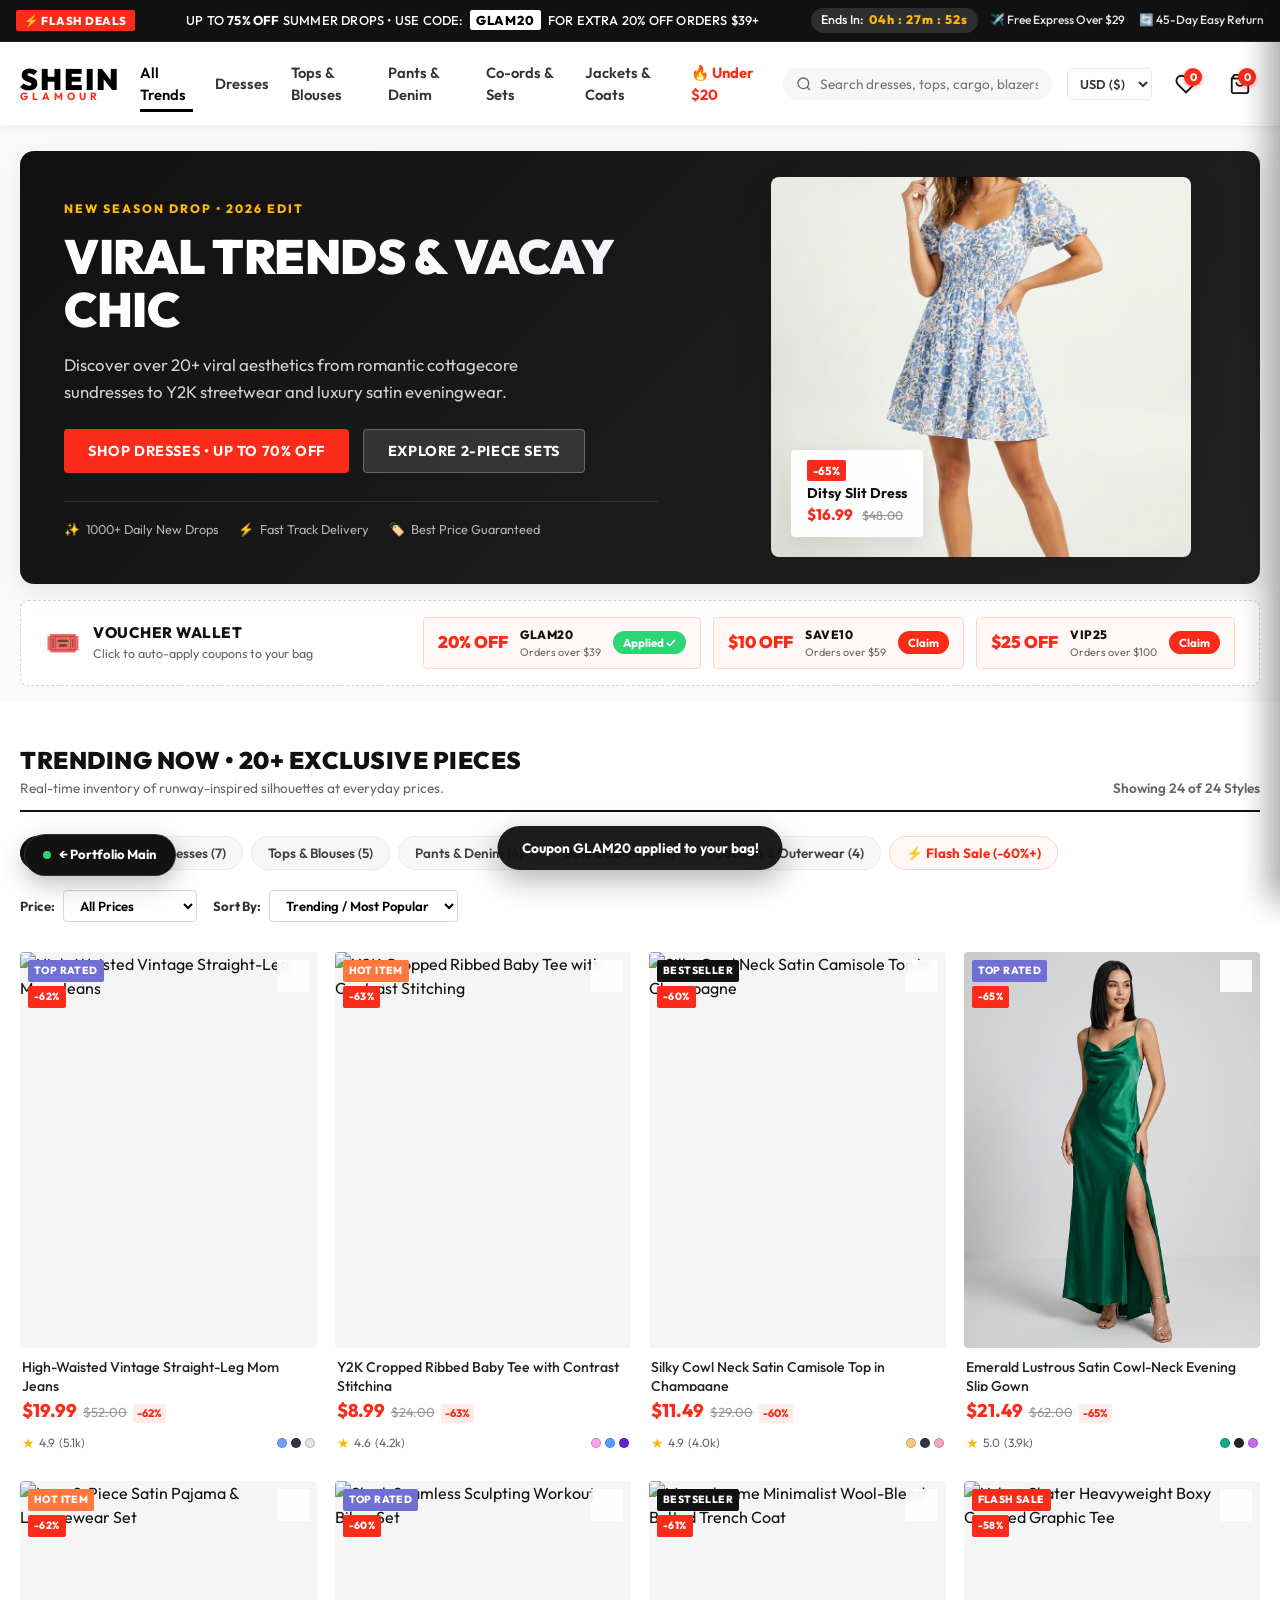
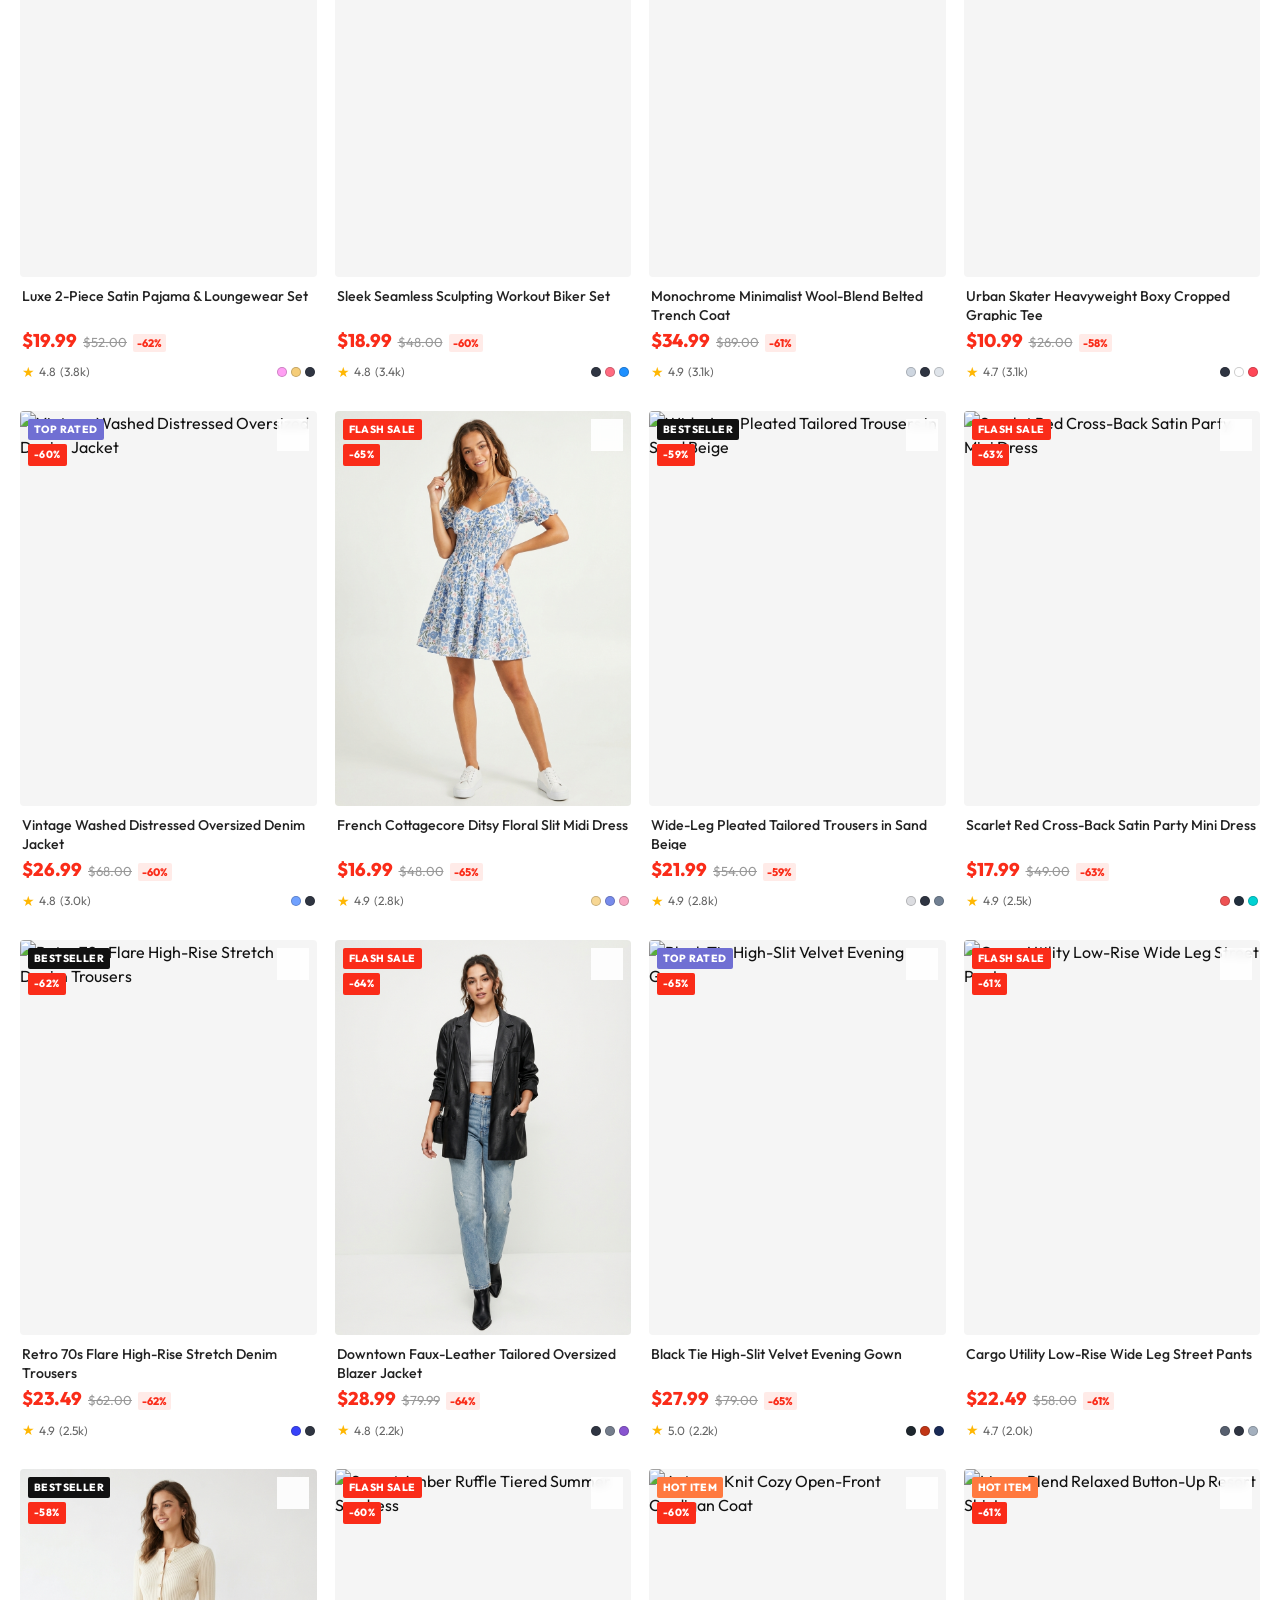
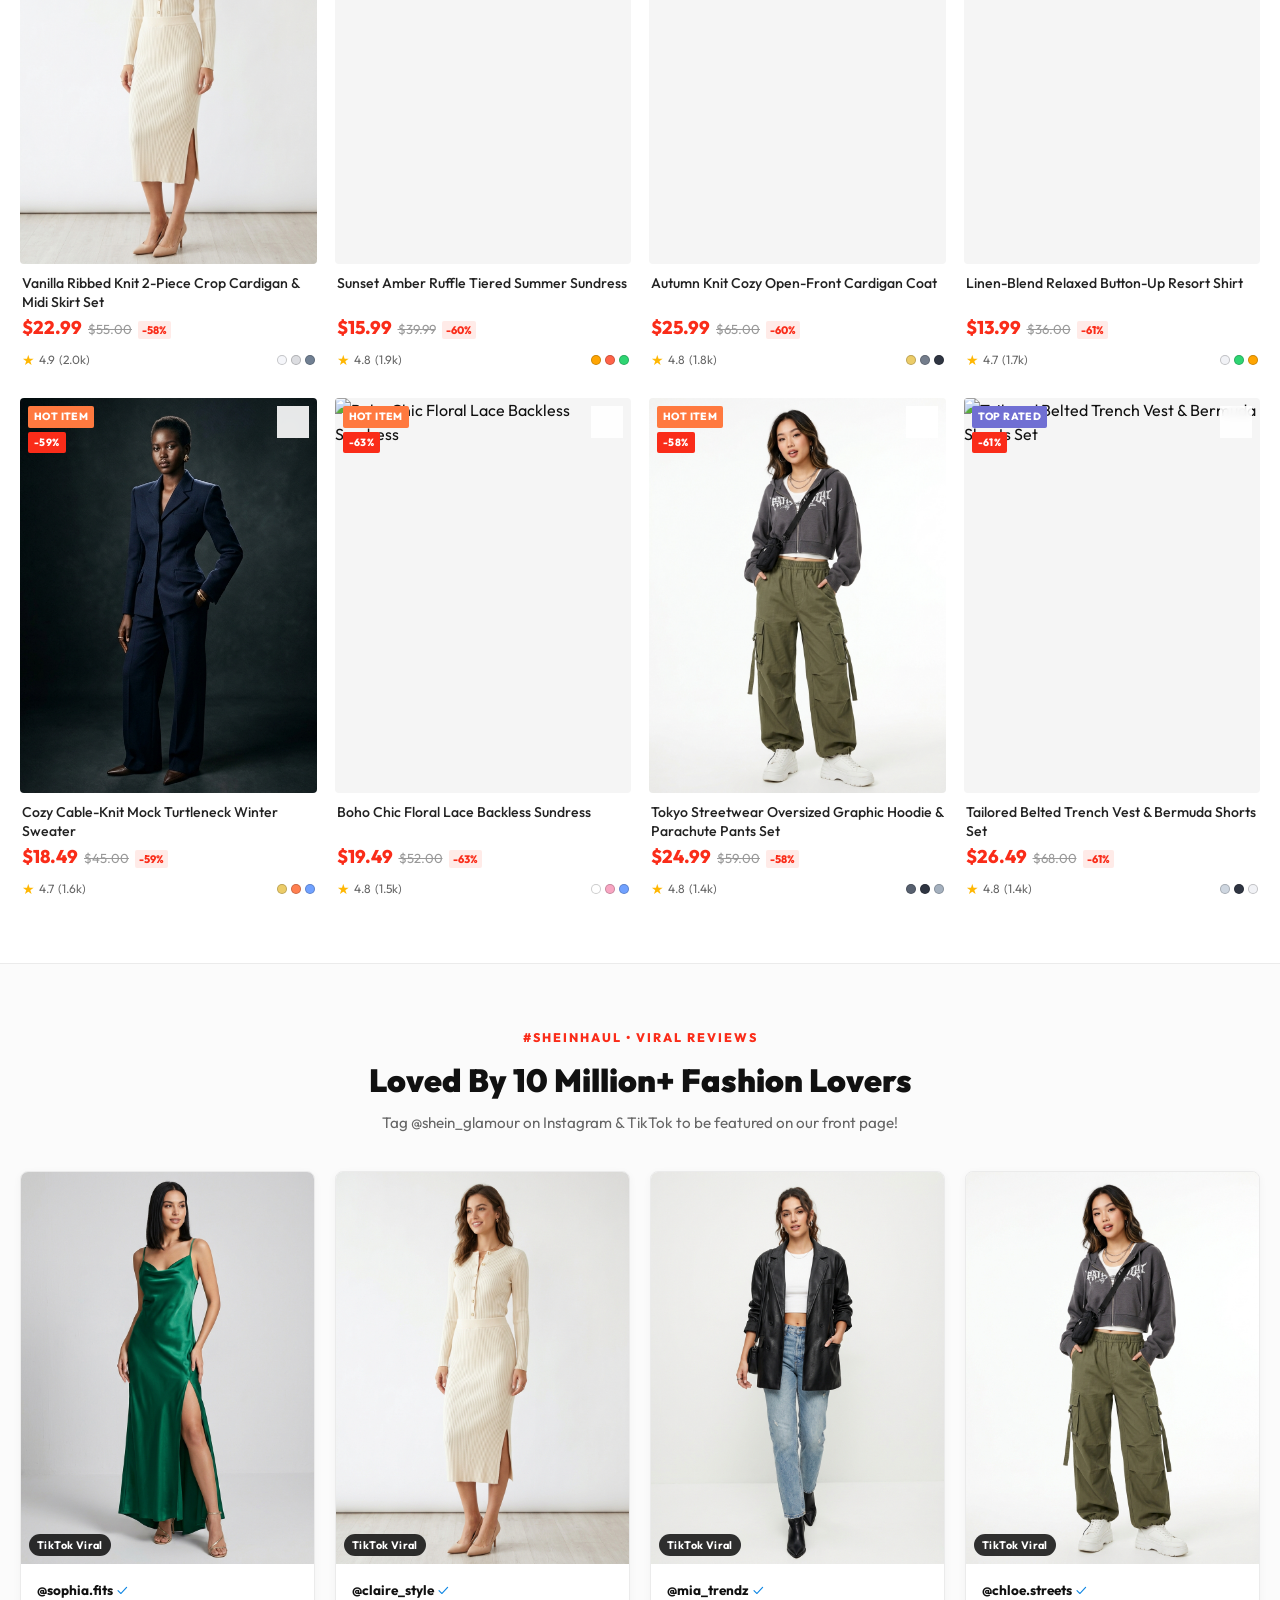
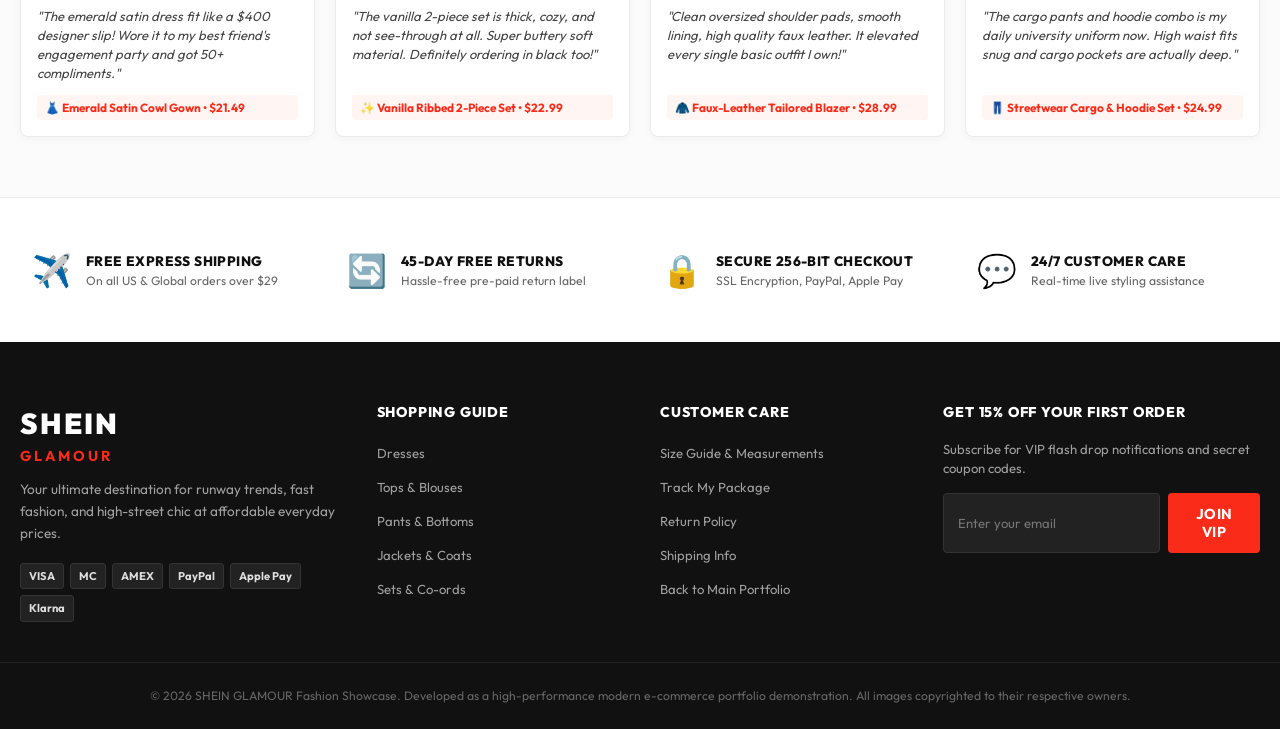
==== clothing/index.html @ 00a07300 "feat: launch SHEIN-inspired women's fashion e-commerce storefront with 24 styles, flash sale countdo" ====
<!DOCTYPE html>
<html lang="en">
<head>
  <meta charset="UTF-8">
  <meta name="viewport" content="width=device-width, initial-scale=1.0">
  <title>SHEIN VOGUE | Trending Women's Fashion & Flash Sales</title>
  <meta name="description" content="Shop the hottest women's fashion, viral TikTok styles, dresses, tops, outerwear, and sets at up to 75% off. Daily new drops, express shipping & easy returns.">
  <link rel="preconnect" href="https://fonts.googleapis.com">
  <link rel="preconnect" href="https://fonts.gstatic.com" crossorigin>
  <link href="https://fonts.googleapis.com/css2?family=Outfit:wght@300;400;500;600;700;800;900&family=Playfair+Display:ital,wght@0,600;0,700;1,400&display=swap" rel="stylesheet">
  <link rel="stylesheet" href="style.css">
  <link rel="icon" href="data:image/svg+xml,<svg xmlns='http://www.w3.org/2000/svg' viewBox='0 0 100 100'><text y='.9em' font-size='90'>🛍️</text></svg>">
</head>
<body>
  <!-- TOP PROMO BANNER TICKER -->
  <div class="top-announcement-bar">
    <div class="announcement-content">
      <span class="ticker-badge">⚡ FLASH DEALS</span>
      <p class="ticker-text">
        UP TO <strong>75% OFF</strong> SUMMER DROPS &bull; USE CODE: <span class="promo-highlight">GLAM20</span> FOR EXTRA 20% OFF ORDERS $39+
      </p>
      <div class="countdown-widget">
        <span class="timer-label">Ends In:</span>
        <div class="timer-digits">
          <span id="hours">04</span>h :
          <span id="minutes">27</span>m :
          <span id="seconds">54</span>s
        </div>
      </div>
      <div class="ticker-aux">
        <span>✈️ Free Express Over $29</span>
        <span>🔄 45-Day Easy Return</span>
      </div>
    </div>
  </div>

  <!-- MAIN NAVIGATION HEADER -->
  <header class="main-header">
    <div class="header-container">
      <!-- Mobile Menu Toggle -->
      <button class="mobile-menu-btn" id="mobileMenuBtn" aria-label="Toggle Menu">
        <span></span>
        <span></span>
        <span></span>
      </button>

      <!-- Logo -->
      <a href="index.html" class="brand-logo">
        <span class="brand-main">SHEIN</span>
        <span class="brand-sub">GLAMOUR</span>
      </a>

      <!-- Category Links (Desktop) -->
      <nav class="nav-menu" id="navMenu">
        <a href="#catalog" class="nav-item active" data-filter="all">All Trends</a>
        <a href="#catalog" class="nav-item" data-filter="dresses">Dresses</a>
        <a href="#catalog" class="nav-item" data-filter="tops">Tops & Blouses</a>
        <a href="#catalog" class="nav-item" data-filter="pants">Pants & Denim</a>
        <a href="#catalog" class="nav-item" data-filter="sets">Co-ords & Sets</a>
        <a href="#catalog" class="nav-item" data-filter="outerwear">Jackets & Coats</a>
        <a href="#catalog" class="nav-item sale-nav" data-filter="under20">🔥 Under $20</a>
      </nav>

      <!-- Search & Utility Actions -->
      <div class="header-actions">
        <!-- Live Search Bar -->
        <div class="search-box">
          <svg class="search-icon" viewBox="0 0 24 24" fill="none" stroke="currentColor" stroke-width="2">
            <circle cx="11" cy="11" r="8"></circle>
            <line x1="21" y1="21" x2="16.65" y2="16.65"></line>
          </svg>
          <input type="text" id="searchInput" placeholder="Search dresses, tops, cargo, blazers..." autocomplete="off">
          <button class="clear-search-btn" id="clearSearchBtn" aria-label="Clear Search">&times;</button>
        </div>

        <!-- Currency Selector -->
        <div class="currency-selector">
          <select id="currencySelect" aria-label="Select Currency">
            <option value="USD">USD ($)</option>
            <option value="EUR">EUR (€)</option>
            <option value="GBP">GBP (£)</option>
            <option value="CAD">CAD ($)</option>
            <option value="AUD">AUD ($)</option>
          </select>
        </div>

        <!-- Wishlist Button -->
        <button class="action-btn wishlist-btn" id="openWishlistBtn" aria-label="Wishlist">
          <svg viewBox="0 0 24 24" fill="none" stroke="currentColor" stroke-width="2">
            <path d="M20.84 4.61a5.5 5.5 0 0 0-7.78 0L12 5.67l-1.06-1.06a5.5 5.5 0 0 0-7.78 7.78l1.06 1.06L12 21.23l7.78-7.78 1.06-1.06a5.5 5.5 0 0 0 0-7.78z"></path>
          </svg>
          <span class="badge" id="wishlistCount">0</span>
        </button>

        <!-- Shopping Bag Button -->
        <button class="action-btn cart-btn" id="openCartBtn" aria-label="Shopping Bag">
          <svg viewBox="0 0 24 24" fill="none" stroke="currentColor" stroke-width="2">
            <path d="M6 2L3 6v14a2 2 0 0 0 2 2h14a2 2 0 0 0 2-2V6l-3-4z"></path>
            <line x1="3" y1="6" x2="21" y2="6"></line>
            <path d="M16 10a4 4 0 0 1-8 0"></path>
          </svg>
          <span class="badge" id="cartCount">0</span>
        </button>
      </div>
    </div>
  </header>

  <!-- HERO PROMO SLIDER & VOUCHER WALLET -->
  <section class="hero-section">
    <div class="hero-container">
      <div class="hero-card">
        <div class="hero-content">
          <span class="hero-tag">NEW SEASON DROP &bull; 2026 EDIT</span>
          <h1 class="hero-title">VIRAL TRENDS & VACAY CHIC</h1>
          <p class="hero-desc">Discover over 20+ viral aesthetics from romantic cottagecore sundresses to Y2K streetwear and luxury satin eveningwear.</p>
          <div class="hero-ctas">
            <button class="btn btn-primary" onclick="filterByCategory('dresses')">Shop Dresses &bull; Up to 70% Off</button>
            <button class="btn btn-secondary" onclick="filterByCategory('sets')">Explore 2-Piece Sets</button>
          </div>
          <div class="hero-perks">
            <div class="perk-item">
              <span class="perk-icon">✨</span>
              <span>1000+ Daily New Drops</span>
            </div>
            <div class="perk-item">
              <span class="perk-icon">⚡</span>
              <span>Fast Track Delivery</span>
            </div>
            <div class="perk-item">
              <span class="perk-icon">🏷️</span>
              <span>Best Price Guaranteed</span>
            </div>
          </div>
        </div>
        <div class="hero-visual">
          <div class="hero-image-wrapper">
            <img src="assets/product_1.jpg" alt="Featured Summer Dress" class="hero-img hero-img-main">
            <div class="hero-float-badge">
              <span class="float-discount">-65%</span>
              <span class="float-title">Ditsy Slit Dress</span>
              <span class="float-price">$16.99 <del>$48.00</del></span>
            </div>
          </div>
        </div>
      </div>

      <!-- INTERACTIVE COUPON WALLET BAR -->
      <div class="coupon-wallet-bar">
        <div class="coupon-header">
          <div class="coupon-icon">🎟️</div>
          <div>
            <h4>VOUCHER WALLET</h4>
            <p>Click to auto-apply coupons to your bag</p>
          </div>
        </div>
        <div class="coupons-grid">
          <div class="coupon-ticket" onclick="claimCoupon('GLAM20', 20)">
            <div class="coupon-amount">20% OFF</div>
            <div class="coupon-info">
              <span class="code">GLAM20</span>
              <span class="req">Orders over $39</span>
            </div>
            <button class="claim-btn" id="couponBtn-GLAM20">Claim</button>
          </div>
          <div class="coupon-ticket" onclick="claimCoupon('SAVE10', 10, 'amount')">
            <div class="coupon-amount">$10 OFF</div>
            <div class="coupon-info">
              <span class="code">SAVE10</span>
              <span class="req">Orders over $59</span>
            </div>
            <button class="claim-btn" id="couponBtn-SAVE10">Claim</button>
          </div>
          <div class="coupon-ticket" onclick="claimCoupon('VIP25', 25, 'amount')">
            <div class="coupon-amount">$25 OFF</div>
            <div class="coupon-info">
              <span class="code">VIP25</span>
              <span class="req">Orders over $100</span>
            </div>
            <button class="claim-btn" id="couponBtn-VIP25">Claim</button>
          </div>
        </div>
      </div>
    </div>
  </section>

  <!-- MAIN CATALOG CONTROLS & PRODUCT GRID -->
  <main class="catalog-section" id="catalog">
    <div class="container">
      <!-- Section Title & Filter Bar -->
      <div class="catalog-header">
        <div>
          <h2 class="section-title">TRENDING NOW &bull; 20+ EXCLUSIVE PIECES</h2>
          <p class="section-subtitle">Real-time inventory of runway-inspired silhouettes at everyday prices.</p>
        </div>
        <div class="catalog-stats">
          <span id="resultsCount">Showing 24 Styles</span>
        </div>
      </div>

      <!-- FILTER AND SORT TOOLBAR -->
      <div class="catalog-toolbar">
        <!-- Category Filter Pills -->
        <div class="category-pills" id="categoryPills">
          <button class="pill active" data-category="all">All Styles (24)</button>
          <button class="pill" data-category="dresses">Dresses (7)</button>
          <button class="pill" data-category="tops">Tops & Blouses (5)</button>
          <button class="pill" data-category="pants">Pants & Denim (4)</button>
          <button class="pill" data-category="sets">Sets & Co-ords (4)</button>
          <button class="pill" data-category="outerwear">Jackets & Outerwear (4)</button>
          <button class="pill sale-pill" data-category="flash">⚡ Flash Sale (-60%+)</button>
        </div>

        <!-- Sorting & Price Filters -->
        <div class="sort-controls">
          <div class="filter-group">
            <label for="priceFilter">Price:</label>
            <select id="priceFilter">
              <option value="all">All Prices</option>
              <option value="under15">Under $15</option>
              <option value="15-25">$15 - $25</option>
              <option value="over25">$25 and above</option>
            </select>
          </div>

          <div class="filter-group">
            <label for="sortBy">Sort By:</label>
            <select id="sortBy">
              <option value="trending">Trending / Most Popular</option>
              <option value="discount">Biggest Discount %</option>
              <option value="price-low">Price: Low to High</option>
              <option value="price-high">Price: High to Low</option>
              <option value="rating">Top Customer Rated</option>
            </select>
          </div>
        </div>
      </div>

      <!-- PRODUCT GRID (24 FEMALE CLOTHING ITEMS) -->
      <div class="product-grid" id="productGrid">
        <!-- Dynamically rendered via app.js -->
      </div>

      <!-- NO RESULTS PLACEHOLDER -->
      <div class="no-results hidden" id="noResults">
        <div class="no-results-icon">🔍</div>
        <h3>No matching fashion items found</h3>
        <p>Try clearing your search filters or check out our best-selling dresses.</p>
        <button class="btn btn-primary" onclick="resetFilters()">Reset All Filters</button>
      </div>
    </div>
  </main>

  <!-- TIKTOK VIRAL & SOCIAL PROOF SECTION -->
  <section class="social-proof-section">
    <div class="container">
      <div class="proof-header">
        <span class="proof-tag">#SHEINhaul &bull; VIRAL REVIEWS</span>
        <h2>Loved By 10 Million+ Fashion Lovers</h2>
        <p>Tag @shein_glamour on Instagram & TikTok to be featured on our front page!</p>
      </div>

      <div class="social-grid">
        <div class="social-card">
          <div class="social-img-box">
            <img src="assets/product_3.jpg" alt="Satin Slip Look">
            <span class="tiktok-badge">TikTok Viral</span>
          </div>
          <div class="social-body">
            <div class="social-user">
              <strong>@sophia.fits</strong>
              <span class="verified">✓</span>
            </div>
            <p>"The emerald satin dress fit like a $400 designer slip! Wore it to my best friend's engagement party and got 50+ compliments."</p>
            <div class="social-item-tag">👗 Emerald Satin Cowl Gown &bull; $21.49</div>
          </div>
        </div>

        <div class="social-card">
          <div class="social-img-box">
            <img src="assets/product_4.jpg" alt="Ribbed Knit Co-ord">
            <span class="tiktok-badge">TikTok Viral</span>
          </div>
          <div class="social-body">
            <div class="social-user">
              <strong>@claire_style</strong>
              <span class="verified">✓</span>
            </div>
            <p>"The vanilla 2-piece set is thick, cozy, and not see-through at all. Super buttery soft material. Definitely ordering in black too!"</p>
            <div class="social-item-tag">✨ Vanilla Ribbed 2-Piece Set &bull; $22.99</div>
          </div>
        </div>

        <div class="social-card">
          <div class="social-img-box">
            <img src="assets/product_5.jpg" alt="Faux Leather Blazer">
            <span class="tiktok-badge">TikTok Viral</span>
          </div>
          <div class="social-body">
            <div class="social-user">
              <strong>@mia_trendz</strong>
              <span class="verified">✓</span>
            </div>
            <p>"Clean oversized shoulder pads, smooth lining, high quality faux leather. It elevated every single basic outfit I own!"</p>
            <div class="social-item-tag">🧥 Faux-Leather Tailored Blazer &bull; $28.99</div>
          </div>
        </div>

        <div class="social-card">
          <div class="social-img-box">
            <img src="assets/product_2.jpg" alt="Streetwear Hoodie">
            <span class="tiktok-badge">TikTok Viral</span>
          </div>
          <div class="social-body">
            <div class="social-user">
              <strong>@chloe.streets</strong>
              <span class="verified">✓</span>
            </div>
            <p>"The cargo pants and hoodie combo is my daily university uniform now. High waist fits snug and cargo pockets are actually deep."</p>
            <div class="social-item-tag">👖 Streetwear Cargo & Hoodie Set &bull; $24.99</div>
          </div>
        </div>
      </div>
    </div>
  </section>

  <!-- TRUST GUARANTEES FOOTER -->
  <section class="trust-bar">
    <div class="container trust-grid">
      <div class="trust-item">
        <div class="trust-icon">✈️</div>
        <div class="trust-text">
          <h4>FREE EXPRESS SHIPPING</h4>
          <p>On all US & Global orders over $29</p>
        </div>
      </div>
      <div class="trust-item">
        <div class="trust-icon">🔄</div>
        <div class="trust-text">
          <h4>45-DAY FREE RETURNS</h4>
          <p>Hassle-free pre-paid return label</p>
        </div>
      </div>
      <div class="trust-item">
        <div class="trust-icon">🔒</div>
        <div class="trust-text">
          <h4>SECURE 256-BIT CHECKOUT</h4>
          <p>SSL Encryption, PayPal, Apple Pay</p>
        </div>
      </div>
      <div class="trust-item">
        <div class="trust-icon">💬</div>
        <div class="trust-text">
          <h4>24/7 CUSTOMER CARE</h4>
          <p>Real-time live styling assistance</p>
        </div>
      </div>
    </div>
  </section>

  <!-- FOOTER -->
  <footer class="main-footer">
    <div class="container footer-content">
      <div class="footer-col brand-col">
        <div class="footer-logo">SHEIN <span>GLAMOUR</span></div>
        <p>Your ultimate destination for runway trends, fast fashion, and high-street chic at affordable everyday prices.</p>
        <div class="payment-badges">
          <span class="badge-chip">VISA</span>
          <span class="badge-chip">MC</span>
          <span class="badge-chip">AMEX</span>
          <span class="badge-chip">PayPal</span>
          <span class="badge-chip">Apple Pay</span>
          <span class="badge-chip">Klarna</span>
        </div>
      </div>
      <div class="footer-col">
        <h4>SHOPPING GUIDE</h4>
        <ul>
          <li><a href="#catalog" onclick="filterByCategory('dresses')">Dresses</a></li>
          <li><a href="#catalog" onclick="filterByCategory('tops')">Tops & Blouses</a></li>
          <li><a href="#catalog" onclick="filterByCategory('pants')">Pants & Bottoms</a></li>
          <li><a href="#catalog" onclick="filterByCategory('outerwear')">Jackets & Coats</a></li>
          <li><a href="#catalog" onclick="filterByCategory('sets')">Sets & Co-ords</a></li>
        </ul>
      </div>
      <div class="footer-col">
        <h4>CUSTOMER CARE</h4>
        <ul>
          <li><a href="javascript:void(0)" onclick="openSizeGuideModal()">Size Guide & Measurements</a></li>
          <li><a href="javascript:void(0)" onclick="showToast('Track Order: Enter your tracking code in checkout confirmation.')">Track My Package</a></li>
          <li><a href="javascript:void(0)" onclick="showToast('Returns: 45 days free returns on all unworn items.')">Return Policy</a></li>
          <li><a href="javascript:void(0)" onclick="showToast('Shipping: US Standard 3-5 days, Global 6-8 days.')">Shipping Info</a></li>
          <li><a href="../index.html">Back to Main Portfolio</a></li>
        </ul>
      </div>
      <div class="footer-col newsletter-col">
        <h4>GET 15% OFF YOUR FIRST ORDER</h4>
        <p>Subscribe for VIP flash drop notifications and secret coupon codes.</p>
        <form class="newsletter-form" onsubmit="handleNewsletter(event)">
          <input type="email" id="newsletterEmail" placeholder="Enter your email" required>
          <button type="submit" class="btn btn-primary">Join VIP</button>
        </form>
      </div>
    </div>
    <div class="footer-bottom">
      <p>&copy; 2026 SHEIN GLAMOUR Fashion Showcase. Developed as a high-performance modern e-commerce portfolio demonstration. All images copyrighted to their respective owners.</p>
    </div>
  </footer>

  <!-- ==================== INTERACTIVE DRAWERS & MODALS ==================== -->

  <!-- 1. SLIDE-OUT SHOPPING BAG (CART DRAWER) -->
  <div class="drawer-overlay" id="cartOverlay" onclick="closeCart()"></div>
  <aside class="cart-drawer" id="cartDrawer" aria-label="Shopping Bag">
    <div class="drawer-header">
      <div class="drawer-title-group">
        <h3>SHOPPING BAG</h3>
        <span class="drawer-counter" id="cartDrawerCount">(0 items)</span>
      </div>
      <button class="close-drawer-btn" onclick="closeCart()" aria-label="Close Bag">&times;</button>
    </div>

    <!-- Free Shipping Progress -->
    <div class="shipping-progress-box">
      <div class="shipping-msg" id="shippingMsg">Add $29.00 more for <strong>FREE EXPRESS SHIPPING</strong>!</div>
      <div class="progress-bar-container">
        <div class="progress-bar-fill" id="shippingProgressBar" style="width: 0%;"></div>
      </div>
    </div>

    <!-- Cart Items Scroll List -->
    <div class="cart-items-container" id="cartItemsList">
      <!-- Populated via app.js -->
    </div>

    <!-- Cart Empty State -->
    <div class="cart-empty-state" id="cartEmptyState">
      <div class="empty-icon">🛍️</div>
      <h4>Your shopping bag is empty</h4>
      <p>Explore our trending dresses and grab up to 70% off with daily flash deals!</p>
      <button class="btn btn-primary" onclick="closeCart(); document.getElementById('catalog').scrollIntoView({behavior:'smooth'});">Start Shopping</button>
    </div>

    <!-- Cart Footer with Totals and Coupon -->
    <div class="drawer-footer" id="cartFooter">
      <div class="coupon-input-box">
        <input type="text" id="couponInput" placeholder="Promo code (e.g. GLAM20)">
        <button class="btn-apply-coupon" onclick="applyEnteredCoupon()">Apply</button>
      </div>
      <div class="coupon-applied-tag hidden" id="couponAppliedTag">
        <span>Coupon <strong id="appliedCouponName">GLAM20</strong> (-<span id="couponDiscountRate">20%</span>)</span>
        <button onclick="removeCoupon()" title="Remove coupon">&times;</button>
      </div>

      <div class="cart-totals">
        <div class="total-row">
          <span>Subtotal</span>
          <span id="cartSubtotal">$0.00</span>
        </div>
        <div class="total-row discount-row hidden" id="cartDiscountRow">
          <span>Coupon Discount</span>
          <span id="cartDiscount">-$0.00</span>
        </div>
        <div class="total-row">
          <span>Estimated Shipping</span>
          <span id="cartShipping">FREE</span>
        </div>
        <div class="total-row total-highlight">
          <span>Estimated Total</span>
          <span id="cartTotal">$0.00</span>
        </div>
      </div>

      <button class="btn btn-checkout" id="checkoutBtn" onclick="openCheckoutModal()">
        <span>PROCEED TO SECURE CHECKOUT</span>
        <span class="btn-arrow">&rarr;</span>
      </button>

      <div class="drawer-security-badges">
        <span>🔒 256-Bit SSL Encrypted</span>
        <span>• 45-Day Returns</span>
      </div>
    </div>
  </aside>

  <!-- 2. WISHLIST DRAWER -->
  <div class="drawer-overlay" id="wishlistOverlay" onclick="closeWishlist()"></div>
  <aside class="cart-drawer wishlist-drawer" id="wishlistDrawer" aria-label="My Wishlist">
    <div class="drawer-header">
      <div class="drawer-title-group">
        <h3>MY WISHLIST</h3>
        <span class="drawer-counter" id="wishlistDrawerCount">(0 items)</span>
      </div>
      <button class="close-drawer-btn" onclick="closeWishlist()" aria-label="Close Wishlist">&times;</button>
    </div>
    <div class="cart-items-container" id="wishlistItemsList">
      <!-- Populated via app.js -->
    </div>
    <div class="cart-empty-state" id="wishlistEmptyState">
      <div class="empty-icon">🤍</div>
      <h4>Your wishlist is empty</h4>
      <p>Save items you love by tapping the heart icon on any product.</p>
    </div>
  </aside>

  <!-- 3. QUICK VIEW PRODUCT MODAL -->
  <div class="modal-overlay" id="quickViewOverlay" onclick="closeQuickView(event)">
    <div class="quick-view-modal" id="quickViewModel">
      <button class="close-modal-btn" onclick="closeQuickView()">&times;</button>
      <div class="quick-view-grid" id="quickViewContent">
        <!-- Rendered dynamically -->
      </div>
    </div>
  </div>

  <!-- 4. CHECKOUT SIMULATION MODAL -->
  <div class="modal-overlay" id="checkoutModalOverlay" onclick="closeCheckoutModal(event)">
    <div class="checkout-modal" id="checkoutModal">
      <button class="close-modal-btn" onclick="closeCheckoutModal()">&times;</button>
      <div class="checkout-header">
        <span class="checkout-logo">SHEIN <span>CHECKOUT</span></span>
        <span class="safe-badge">🔒 100% Encrypted Checkout</span>
      </div>

      <div class="checkout-container" id="checkoutBody">
        <form class="checkout-form" id="checkoutForm" onsubmit="handlePlaceOrder(event)">
          <div class="checkout-section">
            <h4>1. SHIPPING ADDRESS</h4>
            <div class="form-row">
              <input type="text" placeholder="First Name" value="Jessica" required>
              <input type="text" placeholder="Last Name" value="Miller" required>
            </div>
            <div class="form-row full">
              <input type="text" placeholder="Street Address" value="742 Evergreen Terrace" required>
            </div>
            <div class="form-row">
              <input type="text" placeholder="City" value="Los Angeles" required>
              <input type="text" placeholder="State / Province" value="CA" required>
              <input type="text" placeholder="Zip Code" value="90210" required>
            </div>
            <div class="form-row full">
              <input type="email" placeholder="Email Address for Receipt" value="jessica.m@example.com" required>
            </div>
          </div>

          <div class="checkout-section">
            <h4>2. PAYMENT METHOD</h4>
            <div class="payment-tabs">
              <label class="pay-option selected">
                <input type="radio" name="paymentMethod" value="card" checked>
                <span>Credit / Debit Card</span>
              </label>
              <label class="pay-option">
                <input type="radio" name="paymentMethod" value="applepay">
                <span>Apple Pay</span>
              </label>
              <label class="pay-option">
                <input type="radio" name="paymentMethod" value="paypal">
                <span>PayPal</span>
              </label>
              <label class="pay-option">
                <input type="radio" name="paymentMethod" value="klarna">
                <span>Klarna (4x $0-interest)</span>
              </label>
            </div>

            <div class="card-details-box" id="cardDetailsBox">
              <div class="form-row full">
                <input type="text" placeholder="Card Number" value="4532 &bull;&bull;&bull;&bull; &bull;&bull;&bull;&bull; 8921" required>
              </div>
              <div class="form-row">
                <input type="text" placeholder="MM / YY" value="08/28" required>
                <input type="text" placeholder="CVV" value="384" required>
              </div>
            </div>
          </div>

          <div class="checkout-summary-box">
            <div class="summary-line">
              <span>Order Subtotal:</span>
              <strong id="modalSubtotal">$0.00</strong>
            </div>
            <div class="summary-line">
              <span>Promo Savings:</span>
              <strong class="discount-color" id="modalDiscount">-$0.00</strong>
            </div>
            <div class="summary-line">
              <span>Express Shipping:</span>
              <strong class="free-text">FREE</strong>
            </div>
            <div class="summary-line grand-total">
              <span>Final Total:</span>
              <strong id="modalTotal">$0.00</strong>
            </div>
          </div>

          <button type="submit" class="btn btn-order" id="placeOrderBtn">
            <span>COMPLETE PURCHASE</span>
            <span class="lock-icon">🔒</span>
          </button>
        </form>
      </div>

      <!-- SUCCESS CONFIRMATION STATE -->
      <div class="order-success-state hidden" id="orderSuccessState">
        <div class="success-icon">🎉</div>
        <h2>THANK YOU FOR YOUR ORDER!</h2>
        <p class="order-id">Order Reference: <strong id="orderRefNumber">#SH-8492019</strong></p>
        <p class="success-msg">A confirmation email and real-time tracking link have been dispatched to your email. Estimated arrival: <strong>3-5 Business Days</strong>.</p>
        <div class="order-perks-summary">
          <div class="order-perk">✨ 45-Day Easy Returns Guaranteed</div>
          <div class="order-perk">📦 100% Package Insurance Included</div>
        </div>
        <button class="btn btn-primary" onclick="closeCheckoutModal(); resetCart();">Continue Shopping</button>
      </div>
    </div>
  </div>

  <!-- 5. SIZE GUIDE MODAL -->
  <div class="modal-overlay" id="sizeGuideOverlay" onclick="closeSizeGuide(event)">
    <div class="size-guide-modal">
      <button class="close-modal-btn" onclick="closeSizeGuide()">&times;</button>
      <h3>SHEIN WOMEN'S SIZE GUIDE</h3>
      <p class="modal-intro">Measurements are in inches (in) and centimeters (cm). All items are true to size with moderate stretch unless noted.</p>
      <div class="size-table-wrapper">
        <table class="size-table">
          <thead>
            <tr>
              <th>Size</th>
              <th>US / CA</th>
              <th>Bust (in)</th>
              <th>Waist (in)</th>
              <th>Hips (in)</th>
            </tr>
          </thead>
          <tbody>
            <tr>
              <td><strong>XS</strong></td>
              <td>0 - 2</td>
              <td>32 - 33"</td>
              <td>24 - 25"</td>
              <td>34 - 35"</td>
            </tr>
            <tr>
              <td><strong>S</strong></td>
              <td>4 - 6</td>
              <td>34 - 35"</td>
              <td>26 - 27"</td>
              <td>36 - 37"</td>
            </tr>
            <tr>
              <td><strong>M</strong></td>
              <td>8 - 10</td>
              <td>36 - 37"</td>
              <td>28 - 29"</td>
              <td>38 - 39"</td>
            </tr>
            <tr>
              <td><strong>L</strong></td>
              <td>12 - 14</td>
              <td>38.5 - 40"</td>
              <td>30.5 - 32"</td>
              <td>40.5 - 42"</td>
            </tr>
            <tr>
              <td><strong>XL</strong></td>
              <td>16 - 18</td>
              <td>41.5 - 43"</td>
              <td>33.5 - 35"</td>
              <td>43.5 - 45"</td>
            </tr>
          </tbody>
        </table>
      </div>
      <button class="btn btn-primary full-width" onclick="closeSizeGuide()">Got It</button>
    </div>
  </div>

  <!-- FLOATING TOAST NOTIFICATION -->
  <div class="toast-notification" id="toastNotification">
    <div class="toast-content" id="toastMessage">Item added to bag!</div>
  </div>

  <!-- BACK TO MAIN PORTFOLIO FLOATING PILL -->
  <a href="../index.html" class="floating-portfolio-pill" title="Return to Portfolio">
    <span class="pill-dot"></span>
    <span>&larr; Portfolio Main</span>
  </a>

  <!-- SCRIPTS -->
  <script src="app.js"></script>
</body>
</html>
---- clothing/style.css ----
/* ==========================================================================
   SHEIN VOGUE / GLAMOUR - E-COMMERCE STYLESHEET
   Signature Fast-Fashion Aesthetic: High Contrast, Urgency Badges, Sleek Interactions
   ========================================================================== */

:root {
  --primary: #111111;
  --primary-light: #222222;
  --shein-red: #fa2c19;
  --shein-red-hover: #e0200e;
  --shein-coral: #ff5722;
  --accent-gold: #ffb703;
  --bg-light: #f7f7f8;
  --bg-card: #ffffff;
  --border-color: #ebebeb;
  --border-dark: #d6d6d6;
  --text-main: #111111;
  --text-muted: #666666;
  --text-light: #999999;
  --badge-green: #00b894;
  --badge-flash: #fa2c19;
  --font-main: 'Outfit', -apple-system, BlinkMacSystemFont, 'Segoe UI', Roboto, sans-serif;
  --font-display: 'Playfair Display', Georgia, serif;
  --transition: all 0.25s cubic-bezier(0.16, 1, 0.3, 1);
  --shadow-sm: 0 2px 8px rgba(0, 0, 0, 0.04);
  --shadow-md: 0 8px 24px rgba(0, 0, 0, 0.08);
  --shadow-lg: 0 16px 40px rgba(0, 0, 0, 0.12);
  --radius-sm: 4px;
  --radius-md: 8px;
  --radius-lg: 14px;
}

*, *::before, *::after {
  box-sizing: border-box;
  margin: 0;
  padding: 0;
}

html {
  scroll-behavior: smooth;
  font-size: 16px;
}

body {
  font-family: var(--font-main);
  background-color: #ffffff;
  color: var(--text-main);
  line-height: 1.5;
  -webkit-font-smoothing: antialiased;
  overflow-x: hidden;
}

img {
  max-width: 100%;
  display: block;
  object-fit: cover;
}

a {
  color: inherit;
  text-decoration: none;
}

button {
  font-family: inherit;
  cursor: pointer;
  border: none;
  background: none;
  outline: none;
}

input, select {
  font-family: inherit;
  outline: none;
}

.container {
  width: 100%;
  max-width: 1380px;
  margin: 0 auto;
  padding: 0 20px;
}

.hidden {
  display: none !important;
}

/* ==========================================================================
   TOP ANNOUNCEMENT BAR & COUNTDOWN TICKER
   ========================================================================== */

.top-announcement-bar {
  background: #111111;
  color: #ffffff;
  font-size: 0.8rem;
  font-weight: 500;
  padding: 8px 16px;
  position: relative;
  z-index: 100;
  border-bottom: 1px solid rgba(255, 255, 255, 0.1);
}

.announcement-content {
  max-width: 1380px;
  margin: 0 auto;
  display: flex;
  align-items: center;
  justify-content: space-between;
  flex-wrap: wrap;
  gap: 12px;
}

.ticker-badge {
  background: var(--shein-red);
  color: #fff;
  font-size: 0.72rem;
  font-weight: 800;
  padding: 2px 8px;
  border-radius: 2px;
  letter-spacing: 0.5px;
  animation: pulse 1.8s infinite;
}

@keyframes pulse {
  0%, 100% { opacity: 1; }
  50% { opacity: 0.75; }
}

.ticker-text {
  letter-spacing: 0.2px;
  flex: 1;
  text-align: center;
}

.promo-highlight {
  background: #fff;
  color: #000;
  padding: 2px 6px;
  border-radius: 2px;
  font-weight: 800;
  letter-spacing: 0.8px;
  margin: 0 4px;
}

.countdown-widget {
  display: flex;
  align-items: center;
  gap: 6px;
  background: rgba(255, 255, 255, 0.12);
  padding: 3px 10px;
  border-radius: 20px;
  font-size: 0.78rem;
}

.timer-digits {
  font-weight: 800;
  color: var(--accent-gold);
  letter-spacing: 1px;
}

.ticker-aux {
  display: flex;
  gap: 14px;
  font-size: 0.75rem;
  opacity: 0.9;
}

@media (max-width: 900px) {
  .ticker-aux { display: none; }
  .announcement-content { justify-content: center; }
}

/* ==========================================================================
   MAIN HEADER & NAVIGATION
   ========================================================================== */

.main-header {
  position: sticky;
  top: 0;
  background: #ffffff;
  z-index: 95;
  box-shadow: var(--shadow-sm);
  border-bottom: 1px solid var(--border-color);
}

.header-container {
  max-width: 1380px;
  margin: 0 auto;
  padding: 14px 20px;
  display: flex;
  align-items: center;
  justify-content: space-between;
  gap: 20px;
}

.brand-logo {
  display: flex;
  flex-direction: column;
  line-height: 1;
}

.brand-main {
  font-size: 1.85rem;
  font-weight: 900;
  letter-spacing: 2px;
  color: #000000;
}

.brand-sub {
  font-size: 0.65rem;
  font-weight: 700;
  letter-spacing: 4px;
  color: var(--shein-red);
  margin-top: -2px;
}

.mobile-menu-btn {
  display: none;
  flex-direction: column;
  gap: 4px;
  padding: 6px;
}

.mobile-menu-btn span {
  width: 22px;
  height: 2px;
  background: #111;
  transition: var(--transition);
}

/* Nav Menu */
.nav-menu {
  display: flex;
  align-items: center;
  gap: 22px;
}

.nav-item {
  font-size: 0.92rem;
  font-weight: 600;
  color: #333333;
  padding: 6px 0;
  position: relative;
  transition: var(--transition);
}

.nav-item:hover,
.nav-item.active {
  color: #000;
}

.nav-item::after {
  content: '';
  position: absolute;
  bottom: 0;
  left: 0;
  width: 0%;
  height: 2.5px;
  background: #000;
  transition: var(--transition);
}

.nav-item:hover::after,
.nav-item.active::after {
  width: 100%;
}

.sale-nav {
  color: var(--shein-red) !important;
  font-weight: 700;
}

.sale-nav::after {
  background: var(--shein-red) !important;
}

/* Header Actions */
.header-actions {
  display: flex;
  align-items: center;
  gap: 14px;
}

.search-box {
  position: relative;
  display: flex;
  align-items: center;
  width: 270px;
  background: var(--bg-light);
  border-radius: 20px;
  padding: 6px 14px 6px 36px;
  border: 1px solid transparent;
  transition: var(--transition);
}

.search-box:focus-within {
  border-color: #000;
  background: #fff;
  width: 320px;
  box-shadow: 0 0 0 3px rgba(0, 0, 0, 0.05);
}

.search-icon {
  position: absolute;
  left: 12px;
  width: 16px;
  height: 16px;
  stroke: var(--text-muted);
}

.search-box input {
  width: 100%;
  background: transparent;
  border: none;
  font-size: 0.85rem;
  color: #111;
}

.clear-search-btn {
  display: none;
  font-size: 1.1rem;
  color: var(--text-muted);
  padding: 0 4px;
}

.clear-search-btn.active {
  display: block;
}

.currency-selector select {
  border: 1px solid var(--border-color);
  background: #fff;
  font-size: 0.8rem;
  font-weight: 600;
  padding: 6px 8px;
  border-radius: var(--radius-sm);
  color: #333;
  cursor: pointer;
}

.action-btn {
  position: relative;
  display: flex;
  align-items: center;
  justify-content: center;
  width: 40px;
  height: 40px;
  border-radius: 50%;
  transition: var(--transition);
  color: #111;
}

.action-btn:hover {
  background: var(--bg-light);
}

.action-btn svg {
  width: 22px;
  height: 22px;
}

.action-btn .badge {
  position: absolute;
  top: 4px;
  right: 4px;
  background: var(--shein-red);
  color: #fff;
  font-size: 0.68rem;
  font-weight: 800;
  width: 18px;
  height: 18px;
  border-radius: 50%;
  display: flex;
  align-items: center;
  justify-content: center;
  box-shadow: 0 2px 4px rgba(250, 44, 25, 0.4);
}

/* ==========================================================================
   HERO BANNER & PROMO SECTION
   ========================================================================== */

.hero-section {
  padding: 24px 0 16px;
  background: #fafafb;
}

.hero-container {
  max-width: 1380px;
  margin: 0 auto;
  padding: 0 20px;
}

.hero-card {
  background: linear-gradient(135deg, #111111 0%, #222222 100%);
  color: #ffffff;
  border-radius: var(--radius-lg);
  display: grid;
  grid-template-columns: 1.1fr 0.9fr;
  align-items: center;
  overflow: hidden;
  position: relative;
  min-height: 400px;
  box-shadow: var(--shadow-md);
}

.hero-content {
  padding: 44px;
  z-index: 2;
}

.hero-tag {
  display: inline-block;
  font-size: 0.76rem;
  font-weight: 800;
  letter-spacing: 2px;
  color: var(--accent-gold);
  margin-bottom: 12px;
}

.hero-title {
  font-size: 3rem;
  font-weight: 900;
  line-height: 1.1;
  letter-spacing: -0.5px;
  margin-bottom: 16px;
  background: linear-gradient(90deg, #ffffff 40%, #f1f2f6 100%);
  -webkit-background-clip: text;
  -webkit-text-fill-color: transparent;
}

.hero-desc {
  font-size: 1.05rem;
  color: #cfd2d6;
  max-width: 520px;
  line-height: 1.6;
  margin-bottom: 24px;
}

.hero-ctas {
  display: flex;
  gap: 14px;
  margin-bottom: 28px;
  flex-wrap: wrap;
}

.btn {
  display: inline-flex;
  align-items: center;
  justify-content: center;
  font-weight: 700;
  font-size: 0.9rem;
  padding: 12px 24px;
  border-radius: var(--radius-sm);
  transition: var(--transition);
  text-transform: uppercase;
  letter-spacing: 0.6px;
}

.btn-primary {
  background: var(--shein-red);
  color: #ffffff;
}

.btn-primary:hover {
  background: var(--shein-red-hover);
  transform: translateY(-1px);
  box-shadow: 0 6px 16px rgba(250, 44, 25, 0.4);
}

.btn-secondary {
  background: rgba(255, 255, 255, 0.12);
  color: #ffffff;
  backdrop-filter: blur(8px);
  border: 1px solid rgba(255, 255, 255, 0.25);
}

.btn-secondary:hover {
  background: rgba(255, 255, 255, 0.2);
  transform: translateY(-1px);
}

.hero-perks {
  display: flex;
  gap: 20px;
  font-size: 0.8rem;
  color: #b0b4b8;
  border-top: 1px solid rgba(255, 255, 255, 0.1);
  padding-top: 18px;
}

.perk-item {
  display: flex;
  align-items: center;
  gap: 6px;
}

.hero-visual {
  position: relative;
  height: 100%;
  display: flex;
  align-items: center;
  justify-content: center;
  padding: 20px;
}

.hero-image-wrapper {
  position: relative;
  width: 100%;
  max-width: 420px;
  height: 380px;
  border-radius: var(--radius-md);
  overflow: hidden;
  box-shadow: var(--shadow-lg);
}

.hero-img-main {
  width: 100%;
  height: 100%;
  object-fit: cover;
  transition: transform 0.6s ease;
}

.hero-card:hover .hero-img-main {
  transform: scale(1.04);
}

.hero-float-badge {
  position: absolute;
  bottom: 20px;
  left: 20px;
  background: rgba(255, 255, 255, 0.95);
  backdrop-filter: blur(10px);
  color: #111;
  padding: 10px 16px;
  border-radius: var(--radius-sm);
  display: flex;
  flex-direction: column;
  box-shadow: var(--shadow-md);
}

.float-discount {
  background: var(--shein-red);
  color: #fff;
  font-size: 0.72rem;
  font-weight: 800;
  padding: 2px 6px;
  border-radius: 2px;
  width: fit-content;
  margin-bottom: 2px;
}

.float-title {
  font-weight: 700;
  font-size: 0.88rem;
}

.float-price {
  font-weight: 800;
  color: var(--shein-red);
  font-size: 0.95rem;
}

.float-price del {
  color: var(--text-light);
  font-size: 0.78rem;
  font-weight: 500;
  margin-left: 6px;
}

/* ==========================================================================
   COUPON VOUCHER WALLET BAR
   ========================================================================== */

.coupon-wallet-bar {
  margin-top: 16px;
  background: #ffffff;
  border: 1px dashed var(--border-dark);
  border-radius: var(--radius-md);
  padding: 16px 24px;
  display: flex;
  align-items: center;
  justify-content: space-between;
  gap: 20px;
  flex-wrap: wrap;
}

.coupon-header {
  display: flex;
  align-items: center;
  gap: 12px;
}

.coupon-icon {
  font-size: 1.8rem;
}

.coupon-header h4 {
  font-size: 0.95rem;
  font-weight: 800;
  letter-spacing: 0.5px;
}

.coupon-header p {
  font-size: 0.78rem;
  color: var(--text-muted);
}

.coupons-grid {
  display: flex;
  gap: 12px;
  flex-wrap: wrap;
}

.coupon-ticket {
  background: #fff8f6;
  border: 1px solid #ffd4cb;
  border-radius: var(--radius-sm);
  padding: 8px 14px;
  display: flex;
  align-items: center;
  gap: 12px;
  cursor: pointer;
  transition: var(--transition);
  position: relative;
}

.coupon-ticket:hover {
  border-color: var(--shein-red);
  background: #fff1ed;
  transform: translateY(-2px);
  box-shadow: 0 4px 12px rgba(250, 44, 25, 0.15);
}

.coupon-amount {
  font-weight: 900;
  font-size: 1.05rem;
  color: var(--shein-red);
  line-height: 1;
}

.coupon-info {
  display: flex;
  flex-direction: column;
}

.coupon-info .code {
  font-size: 0.75rem;
  font-weight: 800;
  color: #111;
  letter-spacing: 0.5px;
}

.coupon-info .req {
  font-size: 0.68rem;
  color: var(--text-muted);
}

.claim-btn {
  background: var(--shein-red);
  color: #fff;
  font-size: 0.72rem;
  font-weight: 700;
  padding: 4px 10px;
  border-radius: 12px;
  transition: var(--transition);
}

.claim-btn.claimed {
  background: #2ed573;
}

/* ==========================================================================
   CATALOG CONTROLS & PRODUCT GRID
   ========================================================================== */

.catalog-section {
  padding: 40px 0 60px;
}

.catalog-header {
  display: flex;
  align-items: flex-end;
  justify-content: space-between;
  margin-bottom: 24px;
  border-bottom: 2px solid #111;
  padding-bottom: 12px;
  flex-wrap: wrap;
  gap: 12px;
}

.section-title {
  font-size: 1.5rem;
  font-weight: 900;
  letter-spacing: 0.5px;
  text-transform: uppercase;
}

.section-subtitle {
  font-size: 0.85rem;
  color: var(--text-muted);
}

.catalog-stats {
  font-size: 0.85rem;
  font-weight: 600;
  color: var(--text-muted);
}

/* Toolbar Filters */
.catalog-toolbar {
  display: flex;
  align-items: center;
  justify-content: space-between;
  gap: 20px;
  margin-bottom: 30px;
  flex-wrap: wrap;
}

.category-pills {
  display: flex;
  gap: 8px;
  flex-wrap: wrap;
}

.pill {
  font-size: 0.84rem;
  font-weight: 600;
  padding: 8px 16px;
  border-radius: 20px;
  background: var(--bg-light);
  color: #444;
  border: 1px solid var(--border-color);
  transition: var(--transition);
}

.pill:hover {
  background: #e9e9ea;
  color: #000;
}

.pill.active {
  background: #111111;
  color: #ffffff;
  border-color: #111111;
}

.sale-pill {
  color: var(--shein-red) !important;
  border-color: #ffd4cb;
  background: #fff8f6;
  font-weight: 700;
}

.sale-pill.active {
  background: var(--shein-red) !important;
  color: #fff !important;
  border-color: var(--shein-red) !important;
}

.sort-controls {
  display: flex;
  align-items: center;
  gap: 16px;
  flex-wrap: wrap;
}

.filter-group {
  display: flex;
  align-items: center;
  gap: 8px;
}

.filter-group label {
  font-size: 0.82rem;
  font-weight: 700;
  color: #333;
}

.filter-group select {
  font-size: 0.82rem;
  font-weight: 600;
  padding: 6px 12px;
  border-radius: var(--radius-sm);
  border: 1px solid var(--border-dark);
  background: #fff;
  cursor: pointer;
}

/* Product Grid */
.product-grid {
  display: grid;
  grid-template-columns: repeat(4, 1fr);
  gap: 24px 18px;
}

@media (max-width: 1200px) {
  .product-grid { grid-template-columns: repeat(3, 1fr); }
}

@media (max-width: 820px) {
  .product-grid { grid-template-columns: repeat(2, 1fr); gap: 16px 12px; }
}

@media (max-width: 480px) {
  .product-grid { grid-template-columns: repeat(2, 1fr); gap: 12px 8px; }
}

/* ==========================================================================
   PRODUCT CARD (SIGNATURE SHEIN STYLE)
   ========================================================================== */

.product-card {
  position: relative;
  background: #ffffff;
  display: flex;
  flex-direction: column;
  transition: transform 0.2s ease, box-shadow 0.2s ease;
}

.product-card:hover {
  transform: translateY(-3px);
}

.card-media {
  position: relative;
  width: 100%;
  aspect-ratio: 3 / 4;
  overflow: hidden;
  background-color: #f5f5f5;
  border-radius: var(--radius-sm);
}

.card-img {
  width: 100%;
  height: 100%;
  object-fit: cover;
  transition: transform 0.5s ease;
}

.product-card:hover .card-img {
  transform: scale(1.06);
}

/* Floating Badges */
.card-badges {
  position: absolute;
  top: 8px;
  left: 8px;
  display: flex;
  flex-direction: column;
  gap: 4px;
  z-index: 2;
}

.badge-tag {
  font-size: 0.65rem;
  font-weight: 800;
  padding: 3px 6px;
  border-radius: 2px;
  letter-spacing: 0.4px;
  text-transform: uppercase;
  color: #fff;
  width: fit-content;
}

.badge-tag.flash {
  background: var(--shein-red);
}

.badge-tag.hot {
  background: #ff793f;
}

.badge-tag.bestseller {
  background: #111111;
}

.badge-tag.top-rated {
  background: #706fd3;
}

/* Wishlist Button on Card */
.card-wishlist-btn {
  position: absolute;
  top: 8px;
  right: 8px;
  width: 32px;
  height: 32px;
  border-radius: 50%;
  background: rgba(255, 255, 255, 0.9);
  backdrop-filter: blur(4px);
  display: flex;
  align-items: center;
  justify-content: center;
  color: #555;
  z-index: 3;
  transition: var(--transition);
}

.card-wishlist-btn:hover {
  background: #fff;
  color: var(--shein-red);
  transform: scale(1.1);
}

.card-wishlist-btn.active {
  color: var(--shein-red);
  background: #fff;
}

.card-wishlist-btn svg {
  width: 18px;
  height: 18px;
}

/* Quick View Icon */
.card-quick-view-btn {
  position: absolute;
  bottom: 46px;
  left: 50%;
  transform: translateX(-50%) translateY(10px);
  background: rgba(255, 255, 255, 0.95);
  color: #111;
  font-size: 0.72rem;
  font-weight: 700;
  padding: 6px 14px;
  border-radius: 20px;
  opacity: 0;
  pointer-events: none;
  transition: var(--transition);
  box-shadow: 0 4px 10px rgba(0, 0, 0, 0.15);
  white-space: nowrap;
  z-index: 3;
}

.product-card:hover .card-quick-view-btn {
  opacity: 1;
  pointer-events: auto;
  transform: translateX(-50%) translateY(0);
}

/* Quick Add Size Bar (SHEIN Signature Hover Action) */
.card-quick-add-sizes {
  position: absolute;
  bottom: 0;
  left: 0;
  right: 0;
  background: rgba(17, 17, 17, 0.92);
  backdrop-filter: blur(4px);
  padding: 8px 6px;
  display: flex;
  align-items: center;
  justify-content: center;
  gap: 6px;
  transform: translateY(100%);
  opacity: 0;
  transition: transform 0.25s ease, opacity 0.25s ease;
  z-index: 3;
}

.product-card:hover .card-quick-add-sizes {
  transform: translateY(0);
  opacity: 1;
}

.size-chip-btn {
  color: #fff;
  font-size: 0.72rem;
  font-weight: 700;
  padding: 3px 6px;
  border: 1px solid rgba(255, 255, 255, 0.4);
  border-radius: 2px;
  transition: var(--transition);
}

.size-chip-btn:hover {
  background: #ffffff;
  color: #000000;
  border-color: #ffffff;
}

/* Product Info */
.card-info {
  padding: 10px 2px 4px;
  display: flex;
  flex-direction: column;
}

.card-title {
  font-size: 0.88rem;
  font-weight: 500;
  color: #222222;
  line-height: 1.35;
  margin-bottom: 6px;
  display: -webkit-box;
  -webkit-line-clamp: 2;
  -webkit-box-orient: vertical;
  overflow: hidden;
  height: 2.4em;
  transition: color 0.2s;
  cursor: pointer;
}

.card-title:hover {
  color: var(--shein-red);
}

.card-pricing {
  display: flex;
  align-items: baseline;
  gap: 6px;
  margin-bottom: 4px;
}

.sale-price {
  font-size: 1.15rem;
  font-weight: 800;
  color: var(--shein-red);
}

.original-price {
  font-size: 0.82rem;
  color: var(--text-light);
  text-decoration: line-through;
}

.discount-tag {
  font-size: 0.68rem;
  font-weight: 800;
  color: var(--shein-red);
  background: #ffebe8;
  padding: 1px 4px;
  border-radius: 2px;
}

.card-meta {
  display: flex;
  align-items: center;
  justify-content: space-between;
  margin-top: 4px;
}

.card-rating {
  display: flex;
  align-items: center;
  gap: 4px;
  font-size: 0.75rem;
  color: var(--text-muted);
}

.card-rating .star {
  color: var(--accent-gold);
  font-size: 0.85rem;
}

.color-swatches {
  display: flex;
  gap: 4px;
}

.swatch-dot {
  width: 10px;
  height: 10px;
  border-radius: 50%;
  border: 1px solid rgba(0, 0, 0, 0.2);
  cursor: pointer;
}

/* No Results State */
.no-results {
  text-align: center;
  padding: 60px 20px;
  grid-column: 1 / -1;
}

.no-results-icon {
  font-size: 3rem;
  margin-bottom: 12px;
}

.no-results h3 {
  font-size: 1.3rem;
  font-weight: 800;
  margin-bottom: 8px;
}

.no-results p {
  color: var(--text-muted);
  margin-bottom: 20px;
}

/* ==========================================================================
   SOCIAL PROOF & TIKTOK VIRAL SECTION
   ========================================================================== */

.social-proof-section {
  padding: 60px 0;
  background: #fbfbfb;
  border-top: 1px solid var(--border-color);
  border-bottom: 1px solid var(--border-color);
}

.proof-header {
  text-align: center;
  max-width: 640px;
  margin: 0 auto 36px;
}

.proof-tag {
  font-size: 0.78rem;
  font-weight: 800;
  letter-spacing: 2px;
  color: var(--shein-red);
  text-transform: uppercase;
}

.proof-header h2 {
  font-size: 2rem;
  font-weight: 900;
  margin: 8px 0;
}

.proof-header p {
  color: var(--text-muted);
  font-size: 0.95rem;
}

.social-grid {
  display: grid;
  grid-template-columns: repeat(4, 1fr);
  gap: 20px;
}

@media (max-width: 1024px) {
  .social-grid { grid-template-columns: repeat(2, 1fr); }
}

@media (max-width: 580px) {
  .social-grid { grid-template-columns: 1fr; }
}

.social-card {
  background: #ffffff;
  border-radius: var(--radius-md);
  overflow: hidden;
  box-shadow: var(--shadow-sm);
  border: 1px solid var(--border-color);
  display: flex;
  flex-direction: column;
}

.social-img-box {
  position: relative;
  aspect-ratio: 1 / 1;
}

.social-img-box img {
  width: 100%;
  height: 100%;
  object-fit: cover;
}

.tiktok-badge {
  position: absolute;
  bottom: 8px;
  left: 8px;
  background: rgba(0, 0, 0, 0.8);
  color: #fff;
  font-size: 0.68rem;
  font-weight: 700;
  padding: 3px 8px;
  border-radius: 12px;
  letter-spacing: 0.4px;
}

.social-body {
  padding: 16px;
  display: flex;
  flex-direction: column;
  flex: 1;
}

.social-user {
  display: flex;
  align-items: center;
  gap: 4px;
  font-size: 0.85rem;
  margin-bottom: 6px;
}

.verified {
  color: #0984e3;
  font-size: 0.85rem;
}

.social-body p {
  font-size: 0.82rem;
  color: #444;
  line-height: 1.45;
  margin-bottom: 12px;
  font-style: italic;
  flex: 1;
}

.social-item-tag {
  font-size: 0.74rem;
  font-weight: 700;
  color: var(--shein-red);
  background: #fff5f3;
  padding: 4px 8px;
  border-radius: 4px;
}

/* ==========================================================================
   TRUST GUARANTEE BAR
   ========================================================================== */

.trust-bar {
  padding: 36px 0;
  background: #ffffff;
}

.trust-grid {
  display: grid;
  grid-template-columns: repeat(4, 1fr);
  gap: 20px;
}

@media (max-width: 900px) {
  .trust-grid { grid-template-columns: repeat(2, 1fr); }
}

@media (max-width: 500px) {
  .trust-grid { grid-template-columns: 1fr; }
}

.trust-item {
  display: flex;
  align-items: center;
  gap: 14px;
  padding: 12px;
}

.trust-icon {
  font-size: 2rem;
}

.trust-text h4 {
  font-size: 0.85rem;
  font-weight: 800;
  letter-spacing: 0.4px;
}

.trust-text p {
  font-size: 0.76rem;
  color: var(--text-muted);
}

/* ==========================================================================
   FOOTER
   ========================================================================== */

.main-footer {
  background: #111111;
  color: #ffffff;
  padding: 60px 0 24px;
}

.footer-content {
  display: grid;
  grid-template-columns: 1.3fr 1fr 1fr 1.3fr;
  gap: 40px;
  margin-bottom: 40px;
}

@media (max-width: 1024px) {
  .footer-content { grid-template-columns: 1fr 1fr; }
}

@media (max-width: 600px) {
  .footer-content { grid-template-columns: 1fr; }
}

.footer-logo {
  font-size: 1.8rem;
  font-weight: 900;
  letter-spacing: 2px;
  margin-bottom: 12px;
}

.footer-logo span {
  color: var(--shein-red);
  font-size: 0.9rem;
  letter-spacing: 3px;
  font-weight: 700;
  display: block;
}

.brand-col p {
  font-size: 0.85rem;
  color: #a0a0a0;
  line-height: 1.6;
  margin-bottom: 18px;
}

.payment-badges {
  display: flex;
  gap: 6px;
  flex-wrap: wrap;
}

.badge-chip {
  background: #222;
  color: #ddd;
  font-size: 0.7rem;
  font-weight: 700;
  padding: 4px 8px;
  border-radius: 3px;
  border: 1px solid #333;
}

.footer-col h4 {
  font-size: 0.88rem;
  font-weight: 800;
  letter-spacing: 0.8px;
  margin-bottom: 16px;
  color: #ffffff;
}

.footer-col ul {
  list-style: none;
  display: flex;
  flex-direction: column;
  gap: 10px;
}

.footer-col a {
  color: #a0a0a0;
  font-size: 0.82rem;
  transition: color 0.2s;
}

.footer-col a:hover {
  color: #ffffff;
}

.newsletter-col p {
  font-size: 0.82rem;
  color: #a0a0a0;
  margin-bottom: 14px;
}

.newsletter-form {
  display: flex;
  gap: 8px;
}

.newsletter-form input {
  flex: 1;
  background: #222;
  border: 1px solid #333;
  color: #fff;
  padding: 10px 14px;
  font-size: 0.82rem;
  border-radius: var(--radius-sm);
}

.footer-bottom {
  border-top: 1px solid #222;
  padding-top: 24px;
  text-align: center;
  font-size: 0.76rem;
  color: #666;
}

/* ==========================================================================
   INTERACTIVE DRAWERS (CART & WISHLIST)
   ========================================================================== */

.drawer-overlay {
  position: fixed;
  inset: 0;
  background: rgba(0, 0, 0, 0.6);
  backdrop-filter: blur(3px);
  z-index: 199;
  opacity: 0;
  pointer-events: none;
  transition: opacity 0.3s ease;
}

.drawer-overlay.active {
  opacity: 1;
  pointer-events: auto;
}

.cart-drawer {
  position: fixed;
  top: 0;
  right: 0;
  bottom: 0;
  width: 100%;
  max-width: 440px;
  background: #ffffff;
  z-index: 200;
  transform: translateX(100%);
  transition: transform 0.35s cubic-bezier(0.16, 1, 0.3, 1);
  display: flex;
  flex-direction: column;
  box-shadow: -10px 0 30px rgba(0, 0, 0, 0.2);
}

.cart-drawer.active {
  transform: translateX(0);
}

.drawer-header {
  padding: 18px 20px;
  border-bottom: 1px solid var(--border-color);
  display: flex;
  align-items: center;
  justify-content: space-between;
}

.drawer-title-group {
  display: flex;
  align-items: baseline;
  gap: 8px;
}

.drawer-title-group h3 {
  font-size: 1.1rem;
  font-weight: 900;
  letter-spacing: 0.5px;
}

.drawer-counter {
  font-size: 0.85rem;
  color: var(--text-muted);
}

.close-drawer-btn {
  font-size: 1.6rem;
  color: #444;
  line-height: 1;
  padding: 4px;
}

/* Shipping Progress */
.shipping-progress-box {
  background: #fff8f6;
  border-bottom: 1px solid #ffd4cb;
  padding: 10px 20px;
}

.shipping-msg {
  font-size: 0.78rem;
  margin-bottom: 6px;
  color: #333;
}

.progress-bar-container {
  height: 6px;
  background: #f0f0f0;
  border-radius: 3px;
  overflow: hidden;
}

.progress-bar-fill {
  height: 100%;
  background: linear-gradient(90deg, var(--shein-red), var(--shein-coral));
  border-radius: 3px;
  transition: width 0.3s ease;
}

/* Cart Items List */
.cart-items-container {
  flex: 1;
  overflow-y: auto;
  padding: 16px 20px;
  display: flex;
  flex-direction: column;
  gap: 16px;
}

.cart-item {
  display: grid;
  grid-template-columns: 74px 1fr auto;
  gap: 12px;
  padding-bottom: 16px;
  border-bottom: 1px solid var(--border-color);
  position: relative;
}

.cart-item-img {
  width: 74px;
  height: 96px;
  object-fit: cover;
  border-radius: var(--radius-sm);
  background: #f5f5f5;
}

.cart-item-details {
  display: flex;
  flex-direction: column;
  justify-content: space-between;
}

.cart-item-title {
  font-size: 0.84rem;
  font-weight: 600;
  color: #111;
  line-height: 1.3;
}

.cart-item-specs {
  font-size: 0.74rem;
  color: var(--text-muted);
  display: flex;
  gap: 10px;
}

.cart-item-pricing {
  display: flex;
  align-items: baseline;
  gap: 6px;
}

.cart-price-sale {
  font-weight: 800;
  color: var(--shein-red);
  font-size: 0.95rem;
}

.cart-price-original {
  font-size: 0.75rem;
  color: var(--text-light);
  text-decoration: line-through;
}

/* Quantity Selector */
.qty-controller {
  display: inline-flex;
  align-items: center;
  border: 1px solid var(--border-dark);
  border-radius: 2px;
  overflow: hidden;
  height: 26px;
}

.qty-btn {
  width: 24px;
  height: 100%;
  background: var(--bg-light);
  font-size: 0.85rem;
  font-weight: 700;
  display: flex;
  align-items: center;
  justify-content: center;
}

.qty-display {
  width: 28px;
  text-align: center;
  font-size: 0.8rem;
  font-weight: 700;
}

.remove-item-btn {
  color: var(--text-light);
  align-self: flex-start;
  padding: 4px;
  transition: color 0.2s;
  font-size: 1.1rem;
}

.remove-item-btn:hover {
  color: var(--shein-red);
}

/* Empty State */
.cart-empty-state {
  display: flex;
  flex-direction: column;
  align-items: center;
  justify-content: center;
  text-align: center;
  padding: 40px 20px;
  flex: 1;
}

.empty-icon {
  font-size: 3rem;
  margin-bottom: 12px;
}

.cart-empty-state h4 {
  font-size: 1.1rem;
  font-weight: 800;
  margin-bottom: 6px;
}

.cart-empty-state p {
  font-size: 0.82rem;
  color: var(--text-muted);
  max-width: 280px;
  margin-bottom: 20px;
}

/* Drawer Footer */
.drawer-footer {
  padding: 16px 20px;
  background: #fbfbfb;
  border-top: 1px solid var(--border-color);
  display: flex;
  flex-direction: column;
  gap: 12px;
}

.coupon-input-box {
  display: flex;
  gap: 6px;
}

.coupon-input-box input {
  flex: 1;
  background: #ffffff;
  border: 1px solid var(--border-dark);
  padding: 8px 12px;
  font-size: 0.82rem;
  border-radius: var(--radius-sm);
  text-transform: uppercase;
}

.btn-apply-coupon {
  background: #111;
  color: #fff;
  font-size: 0.78rem;
  font-weight: 700;
  padding: 8px 16px;
  border-radius: var(--radius-sm);
}

.coupon-applied-tag {
  background: #e8f8f2;
  color: #00875a;
  font-size: 0.76rem;
  font-weight: 700;
  padding: 6px 12px;
  border-radius: var(--radius-sm);
  display: flex;
  align-items: center;
  justify-content: space-between;
}

.cart-totals {
  display: flex;
  flex-direction: column;
  gap: 6px;
  padding: 6px 0;
  border-top: 1px solid var(--border-color);
}

.total-row {
  display: flex;
  justify-content: space-between;
  font-size: 0.82rem;
  color: var(--text-muted);
}

.discount-row {
  color: var(--shein-red) !important;
  font-weight: 700;
}

.total-highlight {
  font-size: 1.05rem;
  font-weight: 900;
  color: #111111;
  border-top: 1px dashed var(--border-dark);
  padding-top: 8px;
  margin-top: 4px;
}

.btn-checkout {
  background: var(--shein-red);
  color: #ffffff;
  font-size: 0.95rem;
  font-weight: 800;
  padding: 14px;
  border-radius: var(--radius-sm);
  display: flex;
  align-items: center;
  justify-content: center;
  gap: 8px;
  box-shadow: 0 6px 20px rgba(250, 44, 25, 0.35);
  transition: var(--transition);
}

.btn-checkout:hover {
  background: var(--shein-red-hover);
  transform: translateY(-2px);
}

.drawer-security-badges {
  display: flex;
  justify-content: center;
  gap: 12px;
  font-size: 0.72rem;
  color: var(--text-muted);
}

/* ==========================================================================
   MODALS (QUICK VIEW & CHECKOUT)
   ========================================================================== */

.modal-overlay {
  position: fixed;
  inset: 0;
  background: rgba(0, 0, 0, 0.7);
  backdrop-filter: blur(4px);
  z-index: 250;
  display: flex;
  align-items: center;
  justify-content: center;
  padding: 20px;
  opacity: 0;
  pointer-events: none;
  transition: opacity 0.3s ease;
}

.modal-overlay.active {
  opacity: 1;
  pointer-events: auto;
}

.close-modal-btn {
  position: absolute;
  top: 14px;
  right: 16px;
  font-size: 1.6rem;
  line-height: 1;
  color: #555;
  z-index: 10;
  transition: color 0.2s;
}

.close-modal-btn:hover {
  color: #000;
}

/* Quick View Modal */
.quick-view-modal {
  background: #ffffff;
  width: 100%;
  max-width: 860px;
  border-radius: var(--radius-md);
  overflow: hidden;
  position: relative;
  max-height: 90vh;
  overflow-y: auto;
  box-shadow: var(--shadow-lg);
}

.quick-view-grid {
  display: grid;
  grid-template-columns: 1fr 1.1fr;
}

@media (max-width: 768px) {
  .quick-view-grid { grid-template-columns: 1fr; }
}

.qv-media {
  position: relative;
  background: #f7f7f8;
}

.qv-media img {
  width: 100%;
  height: 100%;
  object-fit: cover;
  max-height: 520px;
}

.qv-info {
  padding: 32px 28px;
  display: flex;
  flex-direction: column;
}

.qv-badge {
  font-size: 0.72rem;
  font-weight: 800;
  color: var(--shein-red);
  margin-bottom: 6px;
  text-transform: uppercase;
}

.qv-title {
  font-size: 1.35rem;
  font-weight: 800;
  margin-bottom: 10px;
  line-height: 1.25;
}

.qv-pricing {
  display: flex;
  align-items: baseline;
  gap: 8px;
  margin-bottom: 12px;
}

.qv-pricing .sale {
  font-size: 1.45rem;
  font-weight: 900;
  color: var(--shein-red);
}

.qv-pricing .orig {
  font-size: 0.95rem;
  color: var(--text-light);
  text-decoration: line-through;
}

.qv-desc {
  font-size: 0.85rem;
  color: #444;
  line-height: 1.6;
  margin-bottom: 20px;
}

.qv-sizes-label {
  font-size: 0.82rem;
  font-weight: 700;
  display: flex;
  justify-content: space-between;
  margin-bottom: 8px;
}

.qv-size-guide-link {
  color: #0984e3;
  text-decoration: underline;
  cursor: pointer;
  font-size: 0.76rem;
}

.qv-size-selector {
  display: flex;
  gap: 8px;
  margin-bottom: 20px;
}

.qv-size-btn {
  border: 1px solid var(--border-dark);
  font-size: 0.82rem;
  font-weight: 700;
  padding: 8px 14px;
  border-radius: var(--radius-sm);
  transition: var(--transition);
}

.qv-size-btn.active,
.qv-size-btn:hover {
  border-color: #000;
  background: #000;
  color: #fff;
}

.qv-add-btn {
  background: var(--shein-red);
  color: #fff;
  font-size: 0.95rem;
  font-weight: 800;
  padding: 14px;
  border-radius: var(--radius-sm);
  margin-bottom: 16px;
  transition: var(--transition);
}

.qv-add-btn:hover {
  background: var(--shein-red-hover);
}

.qv-perks-list {
  display: flex;
  flex-direction: column;
  gap: 6px;
  font-size: 0.78rem;
  color: var(--text-muted);
  border-top: 1px solid var(--border-color);
  padding-top: 14px;
}

/* Checkout Modal */
.checkout-modal {
  background: #ffffff;
  width: 100%;
  max-width: 580px;
  border-radius: var(--radius-md);
  padding: 30px;
  position: relative;
  max-height: 90vh;
  overflow-y: auto;
  box-shadow: var(--shadow-lg);
}

.checkout-header {
  display: flex;
  align-items: center;
  justify-content: space-between;
  border-bottom: 2px solid #111;
  padding-bottom: 12px;
  margin-bottom: 20px;
}

.checkout-logo {
  font-size: 1.4rem;
  font-weight: 900;
  letter-spacing: 1.5px;
}

.checkout-logo span {
  font-size: 0.85rem;
  color: var(--shein-red);
  letter-spacing: 2px;
}

.safe-badge {
  font-size: 0.72rem;
  font-weight: 700;
  color: #00875a;
}

.checkout-section {
  margin-bottom: 20px;
}

.checkout-section h4 {
  font-size: 0.85rem;
  font-weight: 800;
  letter-spacing: 0.6px;
  margin-bottom: 12px;
}

.form-row {
  display: grid;
  grid-template-columns: repeat(auto-fit, minmax(120px, 1fr));
  gap: 10px;
  margin-bottom: 10px;
}

.form-row.full {
  grid-template-columns: 1fr;
}

.checkout-form input {
  width: 100%;
  border: 1px solid var(--border-dark);
  padding: 10px 12px;
  font-size: 0.82rem;
  border-radius: var(--radius-sm);
  background: #fafafa;
}

.payment-tabs {
  display: grid;
  grid-template-columns: 1fr 1fr;
  gap: 8px;
  margin-bottom: 12px;
}

.pay-option {
  border: 1px solid var(--border-dark);
  padding: 8px 12px;
  border-radius: var(--radius-sm);
  font-size: 0.78rem;
  font-weight: 700;
  display: flex;
  align-items: center;
  gap: 6px;
  cursor: pointer;
}

.pay-option input {
  width: auto;
}

.checkout-summary-box {
  background: #fbfbfb;
  border: 1px solid var(--border-color);
  border-radius: var(--radius-sm);
  padding: 14px;
  margin-bottom: 20px;
  display: flex;
  flex-direction: column;
  gap: 6px;
}

.summary-line {
  display: flex;
  justify-content: space-between;
  font-size: 0.82rem;
  color: #444;
}

.discount-color {
  color: var(--shein-red);
}

.free-text {
  color: #00875a;
}

.grand-total {
  font-size: 1.05rem;
  font-weight: 900;
  color: #111;
  border-top: 1px dashed var(--border-dark);
  padding-top: 8px;
  margin-top: 4px;
}

.btn-order {
  width: 100%;
  background: var(--shein-red);
  color: #fff;
  font-size: 1rem;
  font-weight: 800;
  padding: 14px;
  border-radius: var(--radius-sm);
  display: flex;
  align-items: center;
  justify-content: center;
  gap: 8px;
  transition: var(--transition);
}

.btn-order:hover {
  background: var(--shein-red-hover);
}

/* Order Success State */
.order-success-state {
  text-align: center;
  padding: 30px 10px;
}

.success-icon {
  font-size: 3.5rem;
  margin-bottom: 12px;
}

.order-success-state h2 {
  font-size: 1.5rem;
  font-weight: 900;
  margin-bottom: 8px;
}

.order-id {
  font-size: 0.95rem;
  color: #333;
  margin-bottom: 12px;
}

.order-id strong {
  color: var(--shein-red);
}

.success-msg {
  font-size: 0.85rem;
  color: var(--text-muted);
  max-width: 400px;
  margin: 0 auto 20px;
  line-height: 1.5;
}

.order-perks-summary {
  display: flex;
  flex-direction: column;
  gap: 6px;
  font-size: 0.82rem;
  font-weight: 600;
  margin-bottom: 24px;
  color: #2ed573;
}

/* Size Guide Modal */
.size-guide-modal {
  background: #ffffff;
  width: 100%;
  max-width: 600px;
  border-radius: var(--radius-md);
  padding: 30px;
  position: relative;
  box-shadow: var(--shadow-lg);
}

.size-guide-modal h3 {
  font-size: 1.3rem;
  font-weight: 900;
  margin-bottom: 6px;
}

.modal-intro {
  font-size: 0.82rem;
  color: var(--text-muted);
  margin-bottom: 18px;
}

.size-table-wrapper {
  overflow-x: auto;
  margin-bottom: 20px;
}

.size-table {
  width: 100%;
  border-collapse: collapse;
  font-size: 0.82rem;
  text-align: left;
}

.size-table th, .size-table td {
  padding: 10px 12px;
  border-bottom: 1px solid var(--border-color);
}

.size-table th {
  background: #f7f7f8;
  font-weight: 800;
}

.full-width {
  width: 100%;
}

/* ==========================================================================
   TOAST NOTIFICATION & FLOATING PORTFOLIO PILL
   ========================================================================== */

.toast-notification {
  position: fixed;
  bottom: 30px;
  left: 50%;
  transform: translateX(-50%) translateY(100px);
  background: rgba(17, 17, 17, 0.95);
  color: #ffffff;
  padding: 12px 24px;
  border-radius: 30px;
  font-size: 0.85rem;
  font-weight: 700;
  box-shadow: 0 10px 30px rgba(0, 0, 0, 0.3);
  z-index: 999;
  opacity: 0;
  transition: transform 0.3s cubic-bezier(0.16, 1, 0.3, 1), opacity 0.3s ease;
  pointer-events: none;
}

.toast-notification.active {
  transform: translateX(-50%) translateY(0);
  opacity: 1;
}

.floating-portfolio-pill {
  position: fixed;
  bottom: 24px;
  left: 24px;
  background: #111111;
  color: #ffffff;
  padding: 10px 18px;
  border-radius: 30px;
  font-size: 0.82rem;
  font-weight: 700;
  display: inline-flex;
  align-items: center;
  gap: 8px;
  box-shadow: 0 8px 24px rgba(0, 0, 0, 0.25);
  z-index: 90;
  transition: var(--transition);
  border: 1px solid rgba(255, 255, 255, 0.15);
}

.floating-portfolio-pill:hover {
  background: var(--shein-red);
  transform: translateY(-2px);
  box-shadow: 0 12px 30px rgba(250, 44, 25, 0.4);
}

.pill-dot {
  width: 8px;
  height: 8px;
  border-radius: 50%;
  background: #2ed573;
}

/* Responsive tweaks */
@media (max-width: 900px) {
  .hero-card {
    grid-template-columns: 1fr;
    text-align: center;
  }
  .hero-content {
    padding: 30px 20px;
  }
  .hero-desc {
    margin: 0 auto 20px;
  }
  .hero-ctas {
    justify-content: center;
  }
  .hero-perks {
    justify-content: center;
  }
  .hero-visual {
    display: none;
  }
  .nav-menu {
    display: none;
  }
  .mobile-menu-btn {
    display: flex;
  }
  .search-box {
    width: 170px;
  }
  .search-box:focus-within {
    width: 220px;
  }
}
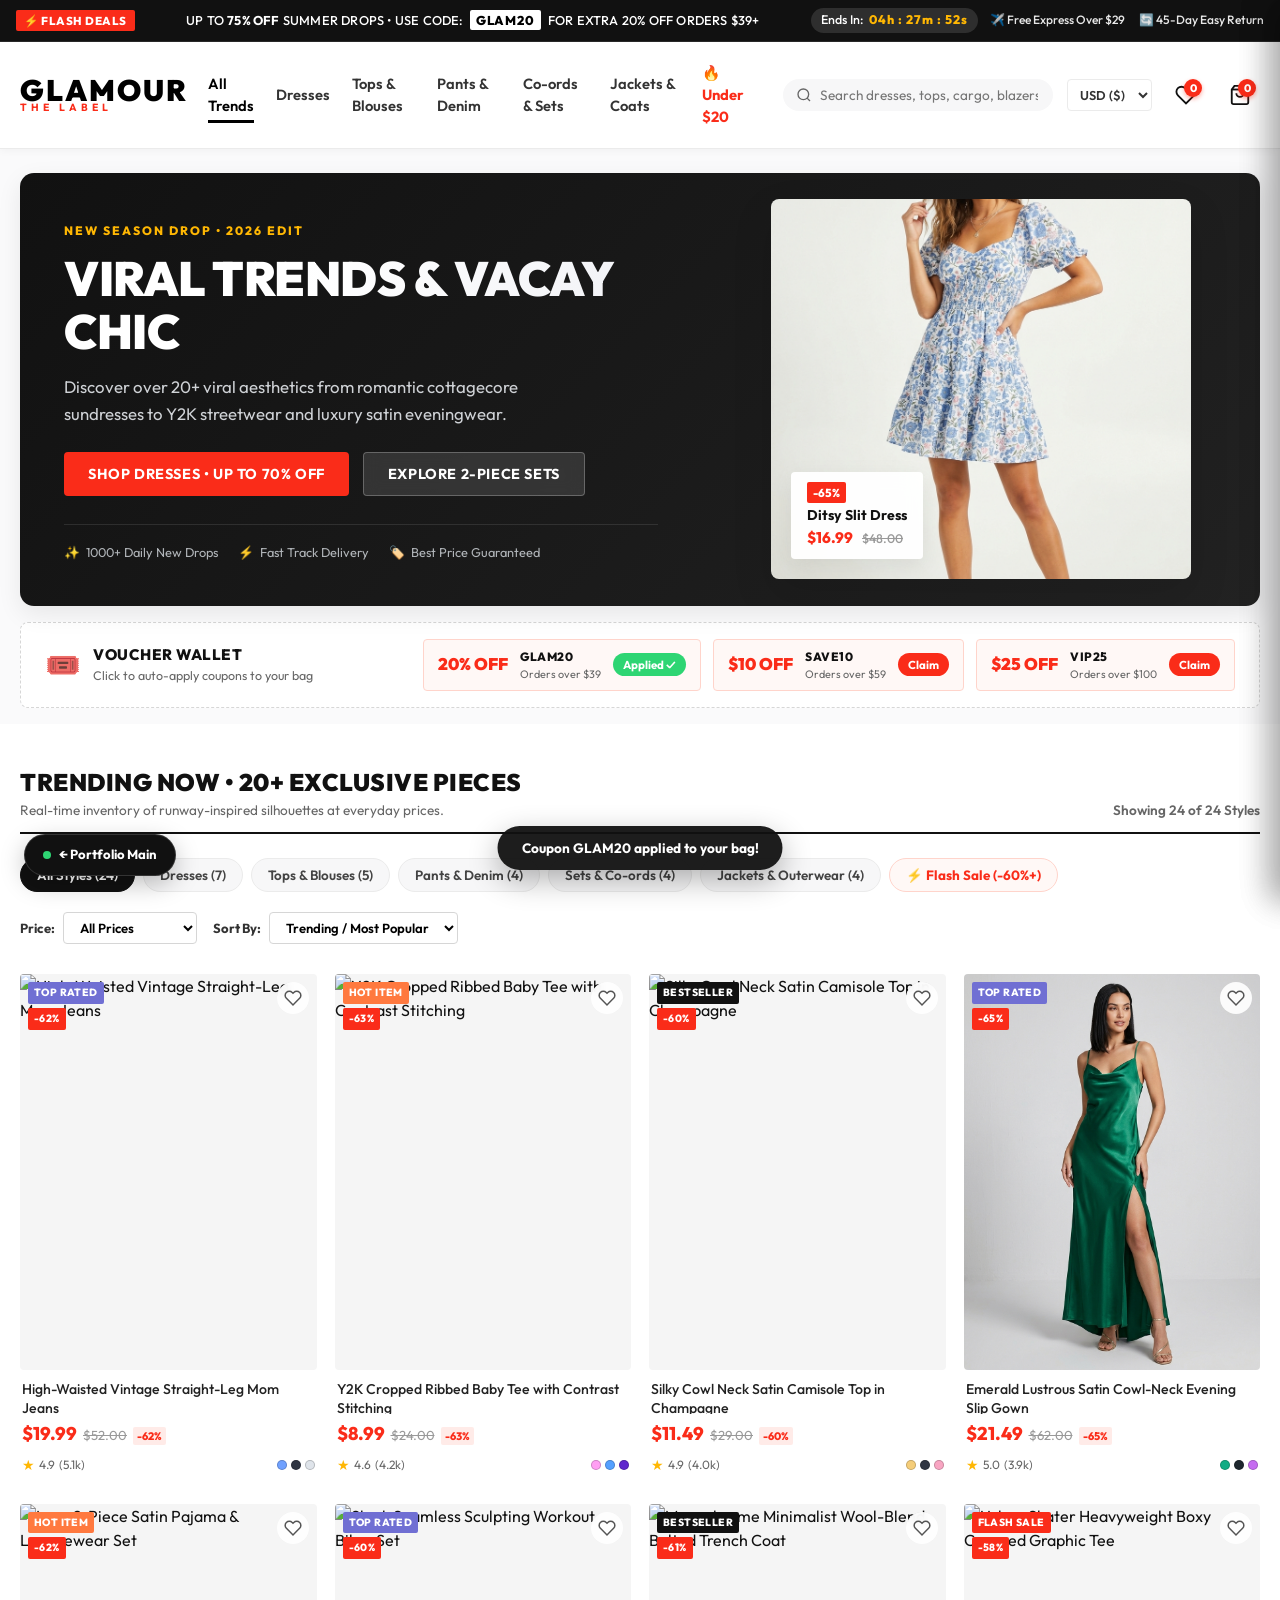
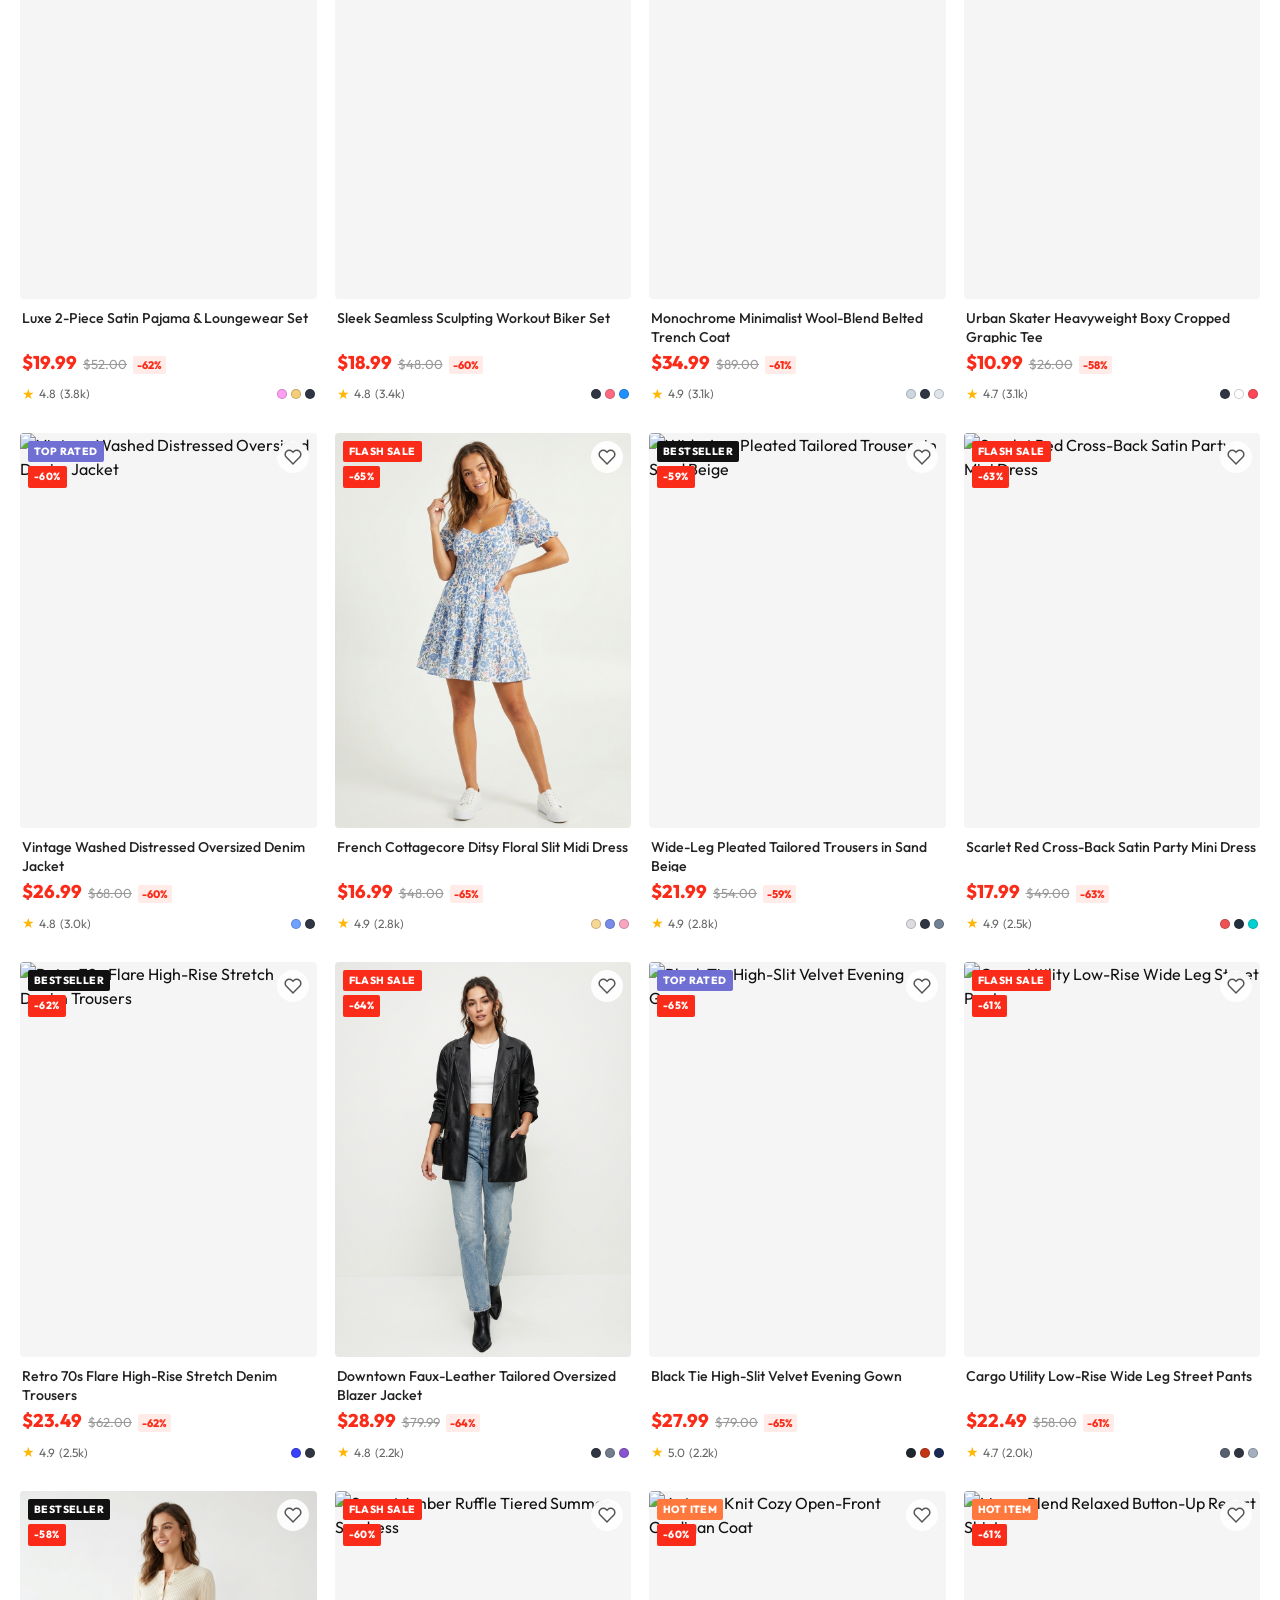
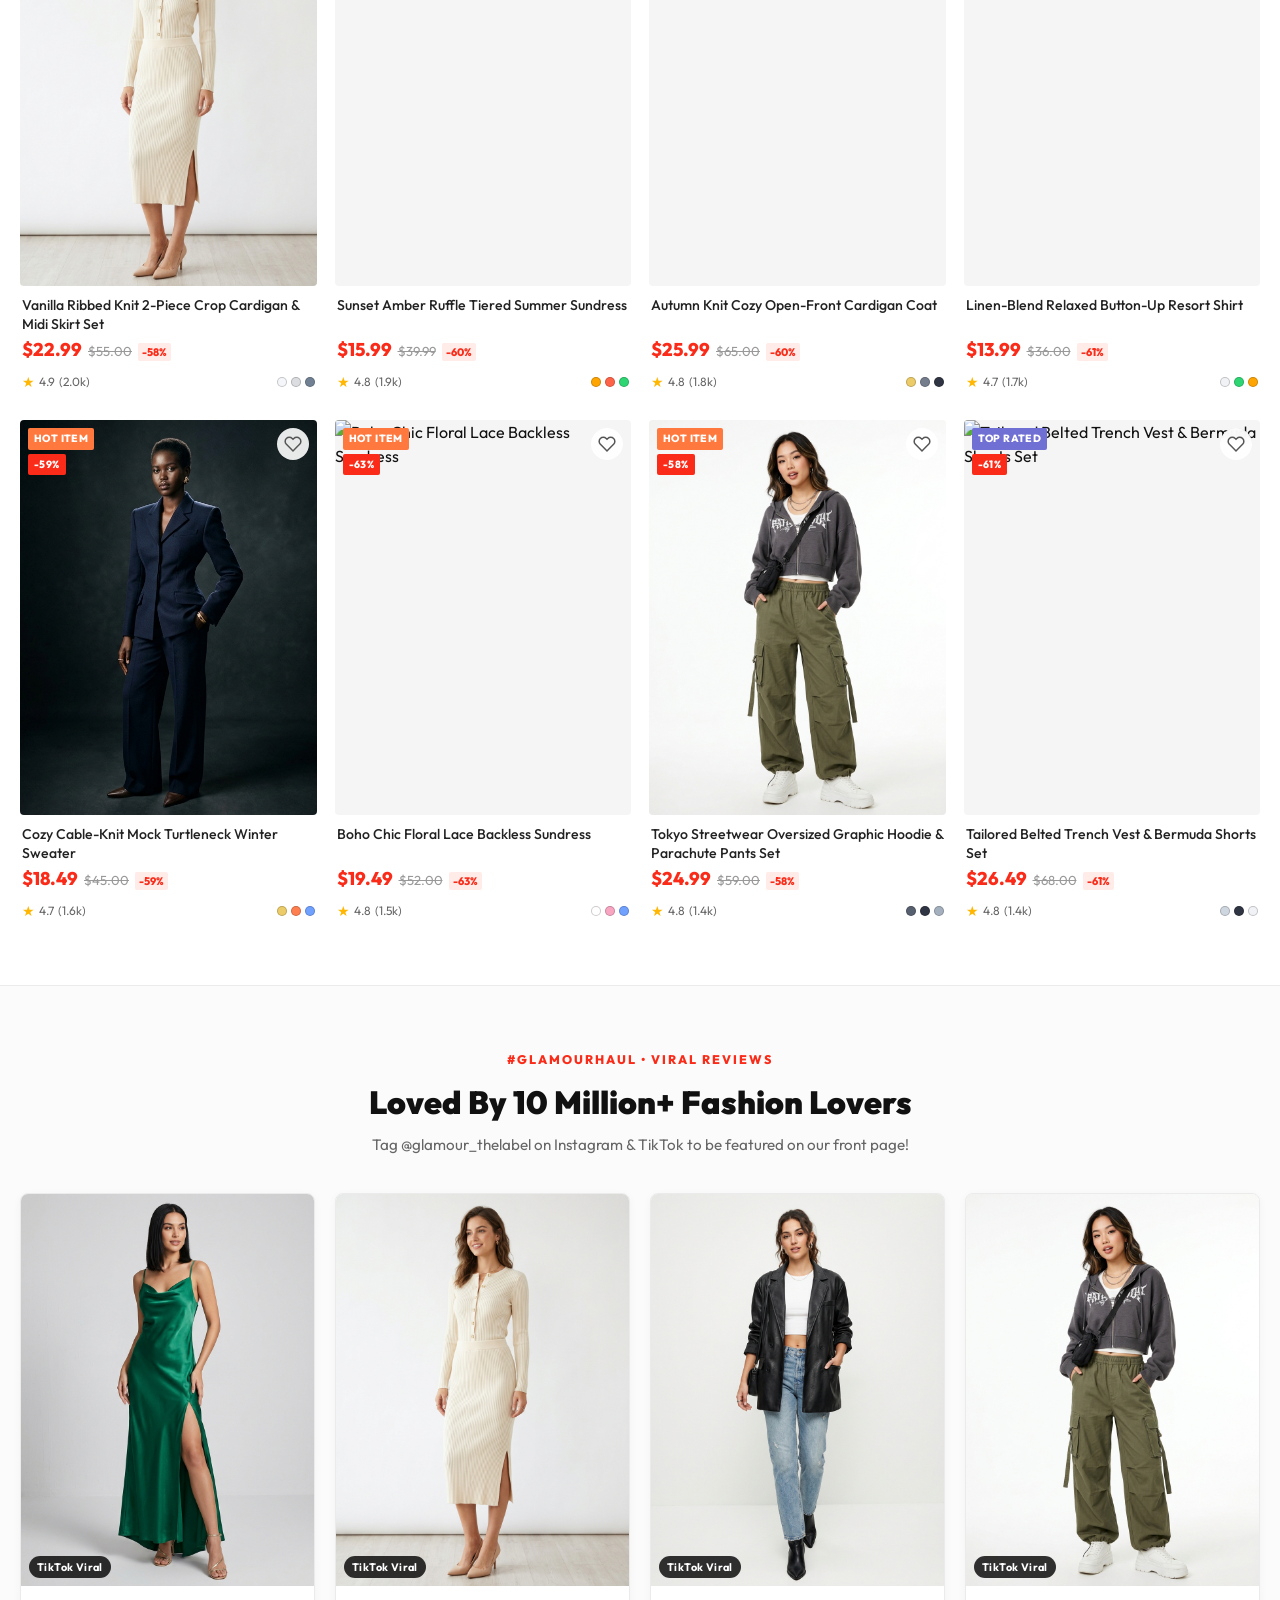
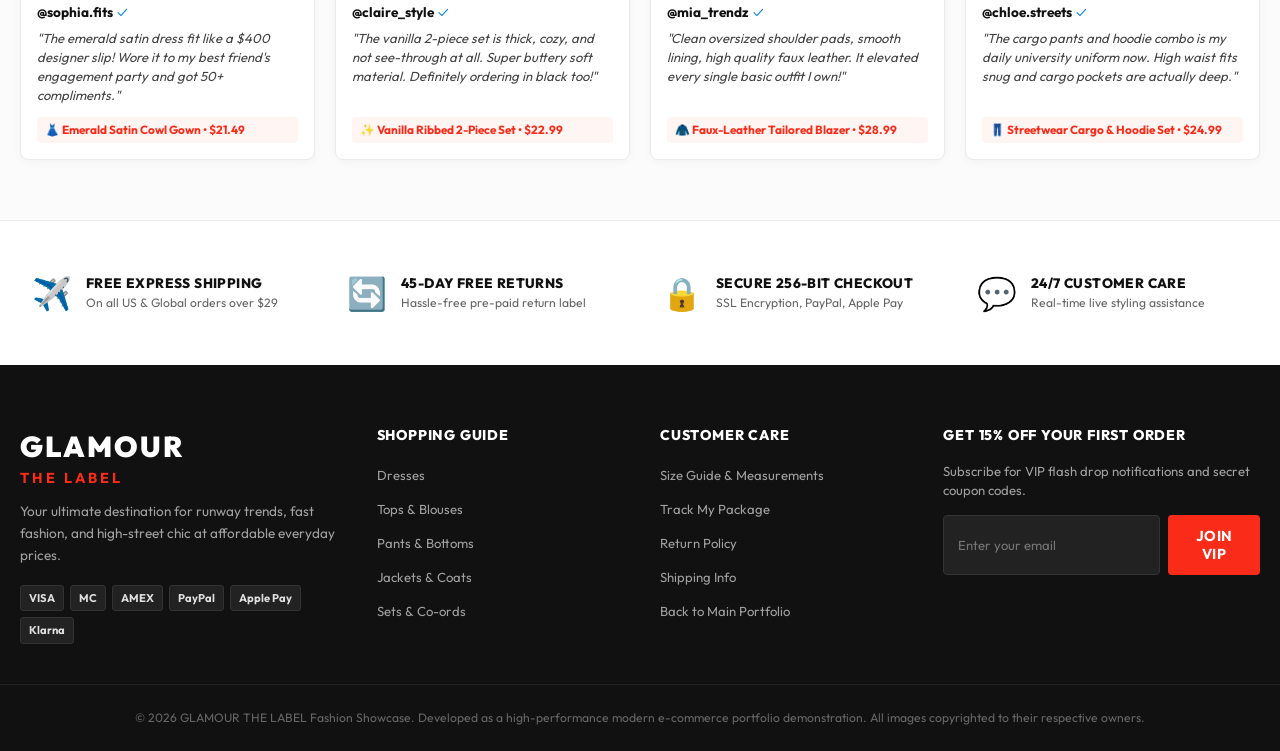
==== commit f51c1398: "refactor: rename e-commerce brand to GLAMOUR THE LABEL and remove all SHEIN references" ====
--- a/clothing/index.html
+++ b/clothing/index.html
@@ -3,7 +3,7 @@
 <head>
   <meta charset="UTF-8">
   <meta name="viewport" content="width=device-width, initial-scale=1.0">
-  <title>SHEIN VOGUE | Trending Women's Fashion & Flash Sales</title>
+  <title>GLAMOUR THE LABEL | Trending Women's Fashion & Flash Sales</title>
   <meta name="description" content="Shop the hottest women's fashion, viral TikTok styles, dresses, tops, outerwear, and sets at up to 75% off. Daily new drops, express shipping & easy returns.">
   <link rel="preconnect" href="https://fonts.googleapis.com">
   <link rel="preconnect" href="https://fonts.gstatic.com" crossorigin>
@@ -46,8 +46,8 @@
 
       <!-- Logo -->
       <a href="index.html" class="brand-logo">
-        <span class="brand-main">SHEIN</span>
-        <span class="brand-sub">GLAMOUR</span>
+        <span class="brand-main">GLAMOUR</span>
+        <span class="brand-sub">THE LABEL</span>
       </a>
 
       <!-- Category Links (Desktop) -->
@@ -254,9 +254,9 @@
   <section class="social-proof-section">
     <div class="container">
       <div class="proof-header">
-        <span class="proof-tag">#SHEINhaul &bull; VIRAL REVIEWS</span>
+        <span class="proof-tag">#GLAMOURHAUL &bull; VIRAL REVIEWS</span>
         <h2>Loved By 10 Million+ Fashion Lovers</h2>
-        <p>Tag @shein_glamour on Instagram & TikTok to be featured on our front page!</p>
+        <p>Tag @glamour_thelabel on Instagram & TikTok to be featured on our front page!</p>
       </div>
 
       <div class="social-grid">
@@ -361,7 +361,7 @@
   <footer class="main-footer">
     <div class="container footer-content">
       <div class="footer-col brand-col">
-        <div class="footer-logo">SHEIN <span>GLAMOUR</span></div>
+        <div class="footer-logo">GLAMOUR <span>THE LABEL</span></div>
         <p>Your ultimate destination for runway trends, fast fashion, and high-street chic at affordable everyday prices.</p>
         <div class="payment-badges">
           <span class="badge-chip">VISA</span>
@@ -402,7 +402,7 @@
       </div>
     </div>
     <div class="footer-bottom">
-      <p>&copy; 2026 SHEIN GLAMOUR Fashion Showcase. Developed as a high-performance modern e-commerce portfolio demonstration. All images copyrighted to their respective owners.</p>
+      <p>&copy; 2026 GLAMOUR THE LABEL Fashion Showcase. Developed as a high-performance modern e-commerce portfolio demonstration. All images copyrighted to their respective owners.</p>
     </div>
   </footer>
 
@@ -517,7 +517,7 @@
     <div class="checkout-modal" id="checkoutModal">
       <button class="close-modal-btn" onclick="closeCheckoutModal()">&times;</button>
       <div class="checkout-header">
-        <span class="checkout-logo">SHEIN <span>CHECKOUT</span></span>
+        <span class="checkout-logo">GLAMOUR <span>CHECKOUT</span></span>
         <span class="safe-badge">🔒 100% Encrypted Checkout</span>
       </div>
 
@@ -604,7 +604,7 @@
       <div class="order-success-state hidden" id="orderSuccessState">
         <div class="success-icon">🎉</div>
         <h2>THANK YOU FOR YOUR ORDER!</h2>
-        <p class="order-id">Order Reference: <strong id="orderRefNumber">#SH-8492019</strong></p>
+        <p class="order-id">Order Reference: <strong id="orderRefNumber">#GL-8492019</strong></p>
         <p class="success-msg">A confirmation email and real-time tracking link have been dispatched to your email. Estimated arrival: <strong>3-5 Business Days</strong>.</p>
         <div class="order-perks-summary">
           <div class="order-perk">✨ 45-Day Easy Returns Guaranteed</div>
@@ -619,7 +619,7 @@
   <div class="modal-overlay" id="sizeGuideOverlay" onclick="closeSizeGuide(event)">
     <div class="size-guide-modal">
       <button class="close-modal-btn" onclick="closeSizeGuide()">&times;</button>
-      <h3>SHEIN WOMEN'S SIZE GUIDE</h3>
+      <h3>WOMEN'S APPAREL SIZE GUIDE</h3>
       <p class="modal-intro">Measurements are in inches (in) and centimeters (cm). All items are true to size with moderate stretch unless noted.</p>
       <div class="size-table-wrapper">
         <table class="size-table">
--- a/clothing/style.css
+++ b/clothing/style.css
@@ -1,14 +1,14 @@
 /* ==========================================================================
-   SHEIN VOGUE / GLAMOUR - E-COMMERCE STYLESHEET
+   GLAMOUR THE LABEL - E-COMMERCE STYLESHEET
    Signature Fast-Fashion Aesthetic: High Contrast, Urgency Badges, Sleek Interactions
    ========================================================================== */
 
 :root {
   --primary: #111111;
   --primary-light: #222222;
-  --shein-red: #fa2c19;
-  --shein-red-hover: #e0200e;
-  --shein-coral: #ff5722;
+  --brand-red: #fa2c19;
+  --brand-red-hover: #e0200e;
+  --brand-coral: #ff5722;
   --accent-gold: #ffb703;
   --bg-light: #f7f7f8;
   --bg-card: #ffffff;
@@ -111,7 +111,7 @@
 }
 
 .ticker-badge {
-  background: var(--shein-red);
+  background: var(--brand-red);
   color: #fff;
   font-size: 0.72rem;
   font-weight: 800;
@@ -210,7 +210,7 @@
   font-size: 0.65rem;
   font-weight: 700;
   letter-spacing: 4px;
-  color: var(--shein-red);
+  color: var(--brand-red);
   margin-top: -2px;
 }
 
@@ -266,12 +266,12 @@
 }
 
 .sale-nav {
-  color: var(--shein-red) !important;
+  color: var(--brand-red) !important;
   font-weight: 700;
 }
 
 .sale-nav::after {
-  background: var(--shein-red) !important;
+  background: var(--brand-red) !important;
 }
 
 /* Header Actions */
@@ -363,7 +363,7 @@
   position: absolute;
   top: 4px;
   right: 4px;
-  background: var(--shein-red);
+  background: var(--brand-red);
   color: #fff;
   font-size: 0.68rem;
   font-weight: 800;
@@ -458,12 +458,12 @@
 }
 
 .btn-primary {
-  background: var(--shein-red);
+  background: var(--brand-red);
   color: #ffffff;
 }
 
 .btn-primary:hover {
-  background: var(--shein-red-hover);
+  background: var(--brand-red-hover);
   transform: translateY(-1px);
   box-shadow: 0 6px 16px rgba(250, 44, 25, 0.4);
 }
@@ -540,7 +540,7 @@
 }
 
 .float-discount {
-  background: var(--shein-red);
+  background: var(--brand-red);
   color: #fff;
   font-size: 0.72rem;
   font-weight: 800;
@@ -557,7 +557,7 @@
 
 .float-price {
   font-weight: 800;
-  color: var(--shein-red);
+  color: var(--brand-red);
   font-size: 0.95rem;
 }
 
@@ -626,7 +626,7 @@
 }
 
 .coupon-ticket:hover {
-  border-color: var(--shein-red);
+  border-color: var(--brand-red);
   background: #fff1ed;
   transform: translateY(-2px);
   box-shadow: 0 4px 12px rgba(250, 44, 25, 0.15);
@@ -635,7 +635,7 @@
 .coupon-amount {
   font-weight: 900;
   font-size: 1.05rem;
-  color: var(--shein-red);
+  color: var(--brand-red);
   line-height: 1;
 }
 
@@ -657,7 +657,7 @@
 }
 
 .claim-btn {
-  background: var(--shein-red);
+  background: var(--brand-red);
   color: #fff;
   font-size: 0.72rem;
   font-weight: 700;
@@ -746,16 +746,16 @@
 }
 
 .sale-pill {
-  color: var(--shein-red) !important;
+  color: var(--brand-red) !important;
   border-color: #ffd4cb;
   background: #fff8f6;
   font-weight: 700;
 }
 
 .sale-pill.active {
-  background: var(--shein-red) !important;
+  background: var(--brand-red) !important;
   color: #fff !important;
-  border-color: var(--shein-red) !important;
+  border-color: var(--brand-red) !important;
 }
 
 .sort-controls {
@@ -807,7 +807,7 @@
 }
 
 /* ==========================================================================
-   PRODUCT CARD (SIGNATURE SHEIN STYLE)
+   PRODUCT CARD (SIGNATURE APPAREL STYLE)
    ========================================================================== */
 
 .product-card {
@@ -865,7 +865,7 @@
 }
 
 .badge-tag.flash {
-  background: var(--shein-red);
+  background: var(--brand-red);
 }
 
 .badge-tag.hot {
@@ -900,12 +900,12 @@
 
 .card-wishlist-btn:hover {
   background: #fff;
-  color: var(--shein-red);
+  color: var(--brand-red);
   transform: scale(1.1);
 }
 
 .card-wishlist-btn.active {
-  color: var(--shein-red);
+  color: var(--brand-red);
   background: #fff;
 }
 
@@ -940,7 +940,7 @@
   transform: translateX(-50%) translateY(0);
 }
 
-/* Quick Add Size Bar (SHEIN Signature Hover Action) */
+/* Quick Add Size Bar (Fashion Boutique Signature Hover Action) */
 .card-quick-add-sizes {
   position: absolute;
   bottom: 0;
@@ -1003,7 +1003,7 @@
 }
 
 .card-title:hover {
-  color: var(--shein-red);
+  color: var(--brand-red);
 }
 
 .card-pricing {
@@ -1016,7 +1016,7 @@
 .sale-price {
   font-size: 1.15rem;
   font-weight: 800;
-  color: var(--shein-red);
+  color: var(--brand-red);
 }
 
 .original-price {
@@ -1028,7 +1028,7 @@
 .discount-tag {
   font-size: 0.68rem;
   font-weight: 800;
-  color: var(--shein-red);
+  color: var(--brand-red);
   background: #ffebe8;
   padding: 1px 4px;
   border-radius: 2px;
@@ -1111,7 +1111,7 @@
   font-size: 0.78rem;
   font-weight: 800;
   letter-spacing: 2px;
-  color: var(--shein-red);
+  color: var(--brand-red);
   text-transform: uppercase;
 }
 
@@ -1206,7 +1206,7 @@
 .social-item-tag {
   font-size: 0.74rem;
   font-weight: 700;
-  color: var(--shein-red);
+  color: var(--brand-red);
   background: #fff5f3;
   padding: 4px 8px;
   border-radius: 4px;
@@ -1290,7 +1290,7 @@
 }
 
 .footer-logo span {
-  color: var(--shein-red);
+  color: var(--brand-red);
   font-size: 0.9rem;
   letter-spacing: 3px;
   font-weight: 700;
@@ -1468,7 +1468,7 @@
 
 .progress-bar-fill {
   height: 100%;
-  background: linear-gradient(90deg, var(--shein-red), var(--shein-coral));
+  background: linear-gradient(90deg, var(--brand-red), var(--brand-coral));
   border-radius: 3px;
   transition: width 0.3s ease;
 }
@@ -1528,7 +1528,7 @@
 
 .cart-price-sale {
   font-weight: 800;
-  color: var(--shein-red);
+  color: var(--brand-red);
   font-size: 0.95rem;
 }
 
@@ -1575,7 +1575,7 @@
 }
 
 .remove-item-btn:hover {
-  color: var(--shein-red);
+  color: var(--brand-red);
 }
 
 /* Empty State */
@@ -1669,7 +1669,7 @@
 }
 
 .discount-row {
-  color: var(--shein-red) !important;
+  color: var(--brand-red) !important;
   font-weight: 700;
 }
 
@@ -1683,7 +1683,7 @@
 }
 
 .btn-checkout {
-  background: var(--shein-red);
+  background: var(--brand-red);
   color: #ffffff;
   font-size: 0.95rem;
   font-weight: 800;
@@ -1698,7 +1698,7 @@
 }
 
 .btn-checkout:hover {
-  background: var(--shein-red-hover);
+  background: var(--brand-red-hover);
   transform: translateY(-2px);
 }
 
@@ -1792,7 +1792,7 @@
 .qv-badge {
   font-size: 0.72rem;
   font-weight: 800;
-  color: var(--shein-red);
+  color: var(--brand-red);
   margin-bottom: 6px;
   text-transform: uppercase;
 }
@@ -1814,7 +1814,7 @@
 .qv-pricing .sale {
   font-size: 1.45rem;
   font-weight: 900;
-  color: var(--shein-red);
+  color: var(--brand-red);
 }
 
 .qv-pricing .orig {
@@ -1868,7 +1868,7 @@
 }
 
 .qv-add-btn {
-  background: var(--shein-red);
+  background: var(--brand-red);
   color: #fff;
   font-size: 0.95rem;
   font-weight: 800;
@@ -1879,7 +1879,7 @@
 }
 
 .qv-add-btn:hover {
-  background: var(--shein-red-hover);
+  background: var(--brand-red-hover);
 }
 
 .qv-perks-list {
@@ -1922,7 +1922,7 @@
 
 .checkout-logo span {
   font-size: 0.85rem;
-  color: var(--shein-red);
+  color: var(--brand-red);
   letter-spacing: 2px;
 }
 
@@ -2005,7 +2005,7 @@
 }
 
 .discount-color {
-  color: var(--shein-red);
+  color: var(--brand-red);
 }
 
 .free-text {
@@ -2023,7 +2023,7 @@
 
 .btn-order {
   width: 100%;
-  background: var(--shein-red);
+  background: var(--brand-red);
   color: #fff;
   font-size: 1rem;
   font-weight: 800;
@@ -2037,7 +2037,7 @@
 }
 
 .btn-order:hover {
-  background: var(--shein-red-hover);
+  background: var(--brand-red-hover);
 }
 
 /* Order Success State */
@@ -2064,7 +2064,7 @@
 }
 
 .order-id strong {
-  color: var(--shein-red);
+  color: var(--brand-red);
 }
 
 .success-msg {
@@ -2181,7 +2181,7 @@
 }
 
 .floating-portfolio-pill:hover {
-  background: var(--shein-red);
+  background: var(--brand-red);
   transform: translateY(-2px);
   box-shadow: 0 12px 30px rgba(250, 44, 25, 0.4);
 }
